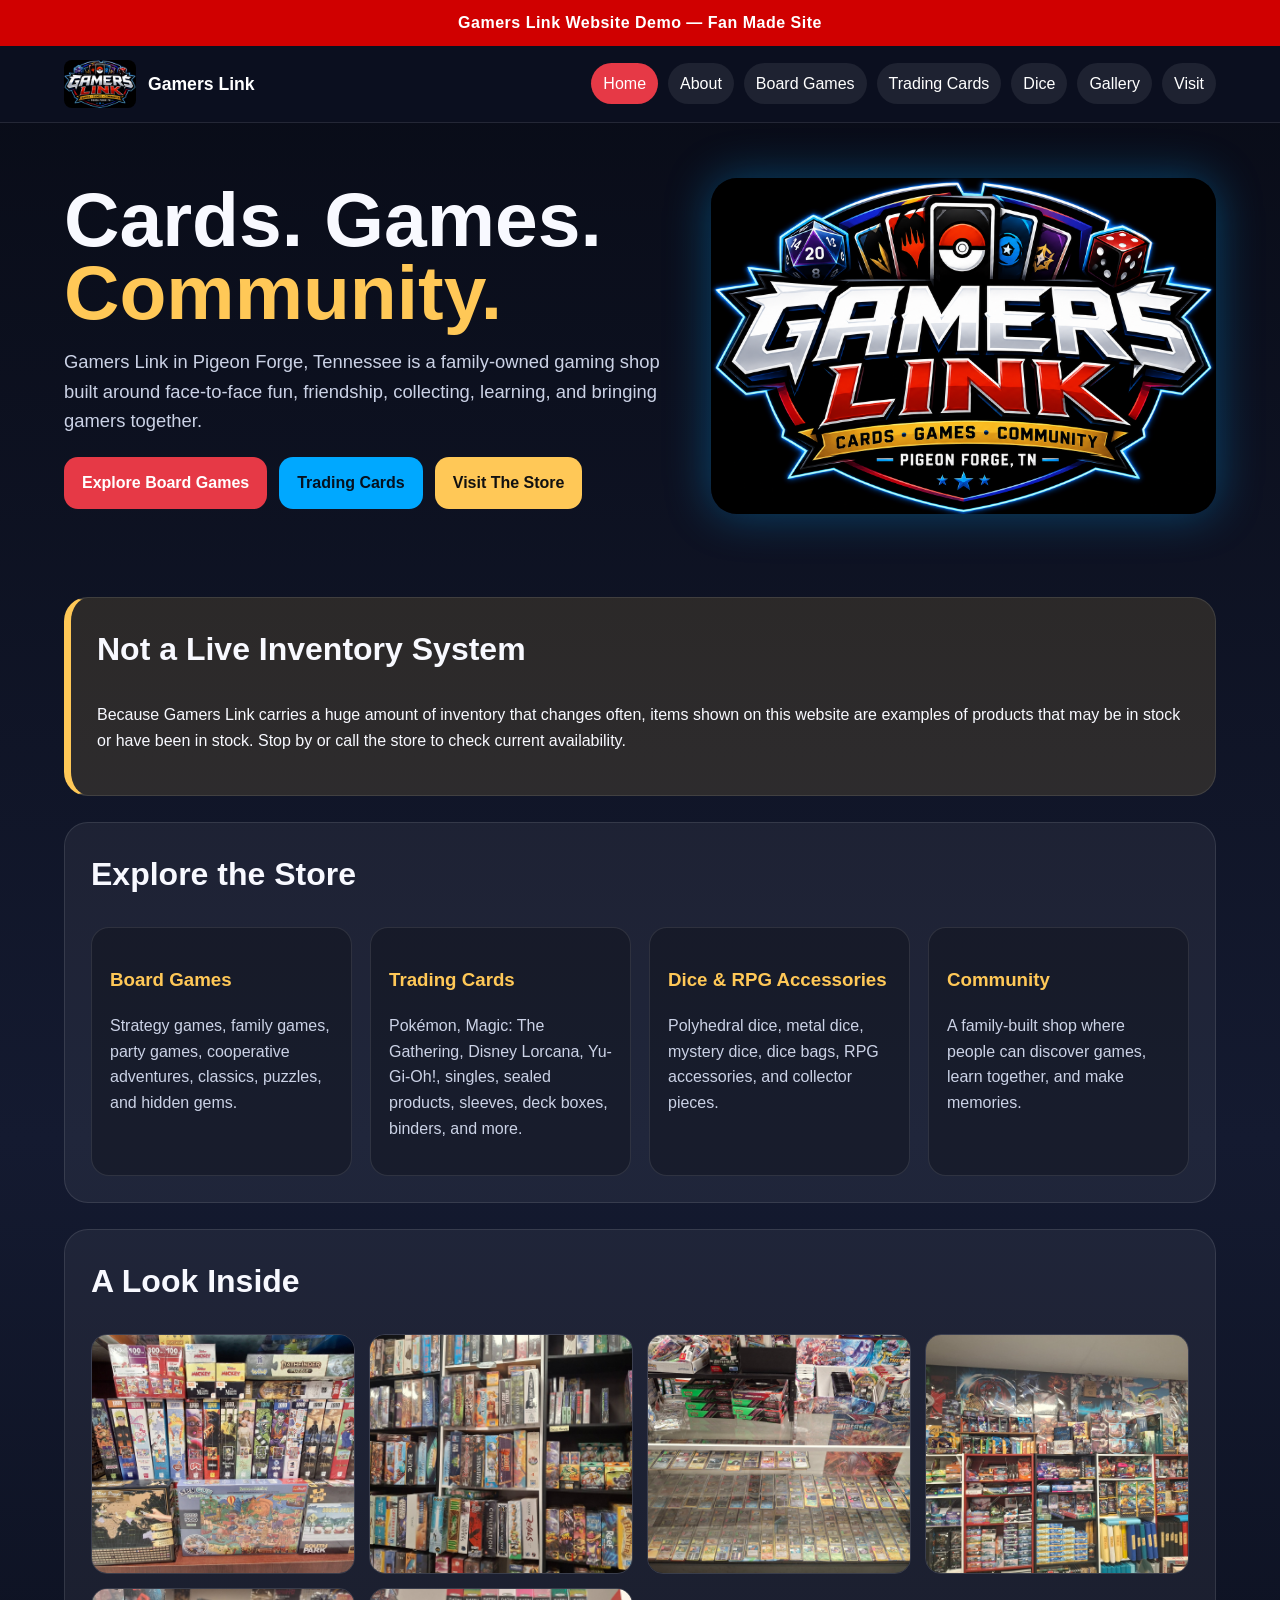
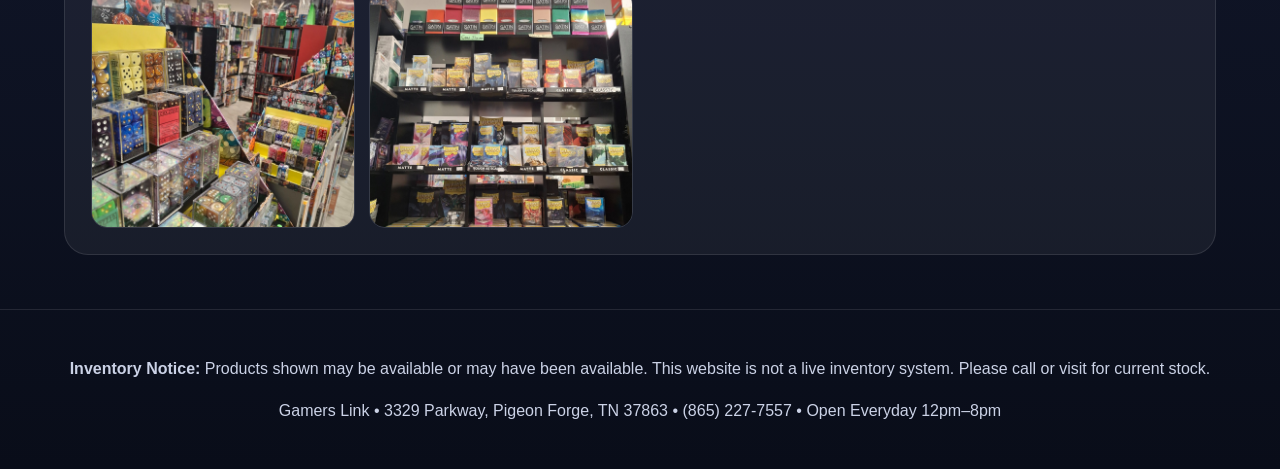
==== index.html @ b7874366 "Add files via upload" ====
<!doctype html><html lang="en"><head><meta charset="utf-8"><meta name="viewport" content="width=device-width,initial-scale=1"><title>Home | Gamers Link</title><link rel="stylesheet" href="style.css"></head><body><div class="demo-banner">Gamers Link Website Demo — Fan Made Site</div><nav class="nav"><a class="brand" href="index.html"><img src="assets/a_bold_colorful_logo_emblem_on_a_dark_black_backg.png" alt="Gamers Link logo"><span>Gamers Link</span></a><div class="links"><a class=active href="index.html">Home</a><a  href="about.html">About</a><a  href="board-games.html">Board Games</a><a  href="cards.html">Trading Cards</a><a  href="dice.html">Dice</a><a  href="gallery.html">Gallery</a><a  href="visit.html">Visit</a></div></nav><section class="hero"><div><h1>Cards. Games. <span>Community.</span></h1><p>Gamers Link in Pigeon Forge, Tennessee is a family-owned gaming shop built around face-to-face fun, friendship, collecting, learning, and bringing gamers together.</p><div class="btns"><a class="btn" href="board-games.html">Explore Board Games</a><a class="btn alt" href="cards.html">Trading Cards</a><a class="btn gold" href="visit.html">Visit The Store</a></div></div><img class="click-img" src="assets/a_bold_colorful_logo_emblem_on_a_dark_black_backg.png" alt="Gamers Link logo"></section><main class="wrap"><section class="section notice"><h2>Not a Live Inventory System</h2><p>Because Gamers Link carries a huge amount of inventory that changes often, items shown on this website are examples of products that may be in stock or have been in stock. Stop by or call the store to check current availability.</p></section><section class="section"><h2>Explore the Store</h2><div class="grid"><div class="card"><h3>Board Games</h3><p>Strategy games, family games, party games, cooperative adventures, classics, puzzles, and hidden gems.</p></div><div class="card"><h3>Trading Cards</h3><p>Pokémon, Magic: The Gathering, Disney Lorcana, Yu-Gi-Oh!, singles, sealed products, sleeves, deck boxes, binders, and more.</p></div><div class="card"><h3>Dice & RPG Accessories</h3><p>Polyhedral dice, metal dice, mystery dice, dice bags, RPG accessories, and collector pieces.</p></div><div class="card"><h3>Community</h3><p>A family-built shop where people can discover games, learn together, and make memories.</p></div></div></section><section class="section"><h2>A Look Inside</h2><div class="photo-grid"><img src="assets/45b10c655f9fb4f5febb61f43d8b6c0e.jpg" alt="Board game shelves"><img src="assets/64c5c92e1ab16694bd026af90d6752b2.jpg" alt="Board game wall"><img src="assets/b6d804d8d8499479f885633ee74282fa.jpg" alt="Trading card display"><img src="assets/b7360a0d9f41ab7b0a63bd63399297ad.jpg" alt="Magic The Gathering wall"><img src="assets/7352eda59b627d1e525551330953a6eb.jpg" alt="Dice display"><img src="assets/ea1a7ef214d469cd28f980f023d549a6.jpg" alt="Card accessories"></div></section></main><footer class="footer"><p><strong>Inventory Notice:</strong> Products shown may be available or may have been available. This website is not a live inventory system. Please call or visit for current stock.</p><p>Gamers Link • 3329 Parkway, Pigeon Forge, TN 37863 • (865) 227-7557 • Open Everyday 12pm–8pm</p></footer><script src="script.js"></script></body></html>
---- style.css ----
:root{--red:#e63946;--blue:#00a8ff;--dark:#0c1020;--panel:#151a2e;--gold:#ffc857;--text:#f8f9ff;--muted:#cbd2e6;--white:#fff;--green:#39d98a}*{box-sizing:border-box}html{scroll-behavior:smooth}body{margin:0;font-family:Arial,Helvetica,sans-serif;background:linear-gradient(180deg,#080b16,#141a30 55%,#090d19);color:var(--text);line-height:1.6}.demo-banner{background:#d00000;color:white;text-align:center;font-weight:900;padding:10px 16px;letter-spacing:.5px;position:sticky;top:0;z-index:50}.nav{display:flex;align-items:center;justify-content:space-between;gap:20px;padding:14px 5vw;background:rgba(12,16,32,.94);backdrop-filter:blur(8px);position:sticky;top:42px;z-index:40;border-bottom:1px solid rgba(255,255,255,.1)}.brand{display:flex;align-items:center;gap:12px;color:white;text-decoration:none;font-weight:900;font-size:1.1rem}.brand img{width:72px;height:48px;object-fit:cover;border-radius:8px}.links{display:flex;flex-wrap:wrap;gap:10px}.links a{color:white;text-decoration:none;padding:8px 12px;border-radius:999px;background:rgba(255,255,255,.08)}.links a:hover,.links a.active{background:var(--red)}.hero{display:grid;grid-template-columns:1.1fr .9fr;gap:30px;align-items:center;padding:55px 5vw}.hero h1{font-size:clamp(2.2rem,6vw,5rem);line-height:.95;margin:0}.hero h1 span{color:var(--gold)}.hero p{font-size:1.15rem;color:var(--muted)}.hero img{width:100%;border-radius:26px;box-shadow:0 0 45px rgba(0,168,255,.35)}.btns{display:flex;flex-wrap:wrap;gap:12px;margin-top:22px}.btn,button.btn{display:inline-block;background:var(--red);color:white;text-decoration:none;font-weight:800;padding:13px 18px;border-radius:14px;border:0;cursor:pointer;font-size:1rem}.btn.alt{background:var(--blue);color:#06111f}.btn.gold{background:var(--gold);color:#111}.wrap{padding:28px 5vw}.section{background:rgba(255,255,255,.055);border:1px solid rgba(255,255,255,.1);border-radius:24px;padding:26px;margin-bottom:26px}.notice{border-left:7px solid var(--gold);background:rgba(255,200,87,.12)}.story{max-width:980px;margin:auto}.story p{white-space:pre-line}.story h2,.story h3{margin-top:26px}h2{font-size:2rem;margin-top:0}h3{color:var(--gold)}.lead{font-size:1.15rem;color:var(--muted)}.grid{display:grid;grid-template-columns:repeat(auto-fit,minmax(230px,1fr));gap:18px}.card{background:rgba(0,0,0,.24);border:1px solid rgba(255,255,255,.1);border-radius:18px;padding:18px}.card p{color:var(--muted)}.mini-card{border-top:4px solid var(--blue)}.photo-grid{display:grid;grid-template-columns:repeat(auto-fit,minmax(230px,1fr));gap:14px}.photo-grid img{width:100%;height:240px;object-fit:cover;border-radius:16px;border:1px solid rgba(255,255,255,.13);cursor:pointer;transition:.15s}.photo-grid img:hover{transform:scale(1.02);box-shadow:0 0 22px rgba(0,168,255,.35)}.taglist{columns:2;column-gap:35px;padding-left:20px}.taglist li{break-inside:avoid;margin:4px 0}.pill-list{display:flex;flex-wrap:wrap;gap:10px}.pill{background:rgba(255,255,255,.1);border:1px solid rgba(255,255,255,.12);border-radius:999px;padding:8px 12px}.contact{display:grid;grid-template-columns:repeat(auto-fit,minmax(230px,1fr));gap:18px}.big{font-size:1.3rem;font-weight:900}.footer{text-align:center;color:var(--muted);padding:30px 5vw;border-top:1px solid rgba(255,255,255,.1)}.search{width:100%;padding:14px;border-radius:14px;border:1px solid rgba(255,255,255,.25);background:#fff;color:#111;font-size:1rem;margin-bottom:16px}.game-output{margin-top:14px;background:rgba(0,0,0,.26);border:1px solid rgba(255,255,255,.12);border-radius:16px;padding:16px;font-weight:800}.mini-game-area{display:grid;grid-template-columns:repeat(auto-fit,minmax(240px,1fr));gap:18px}.select,input[type=text]{width:100%;padding:12px;border-radius:12px;border:1px solid rgba(255,255,255,.22);font-size:1rem}.dice-roll{font-size:3rem;font-weight:900;color:var(--gold);text-align:center;margin:15px 0}.lightbox{position:fixed;inset:0;background:rgba(0,0,0,.88);display:none;align-items:center;justify-content:center;z-index:99;padding:22px}.lightbox.open{display:flex}.lightbox img{max-width:96vw;max-height:88vh;border-radius:16px;box-shadow:0 0 40px rgba(0,0,0,.8)}.lightbox button{position:fixed;top:18px;right:22px;border:0;border-radius:999px;background:white;color:#111;font-size:28px;width:48px;height:48px;cursor:pointer}.callout{border-left:5px solid var(--green);background:rgba(57,217,138,.12)}@media(max-width:800px){.hero{grid-template-columns:1fr}.nav{position:relative;top:0;display:block}.links{margin-top:10px}.taglist{columns:1}.hero img{order:-1}.brand img{width:58px;height:40px}}
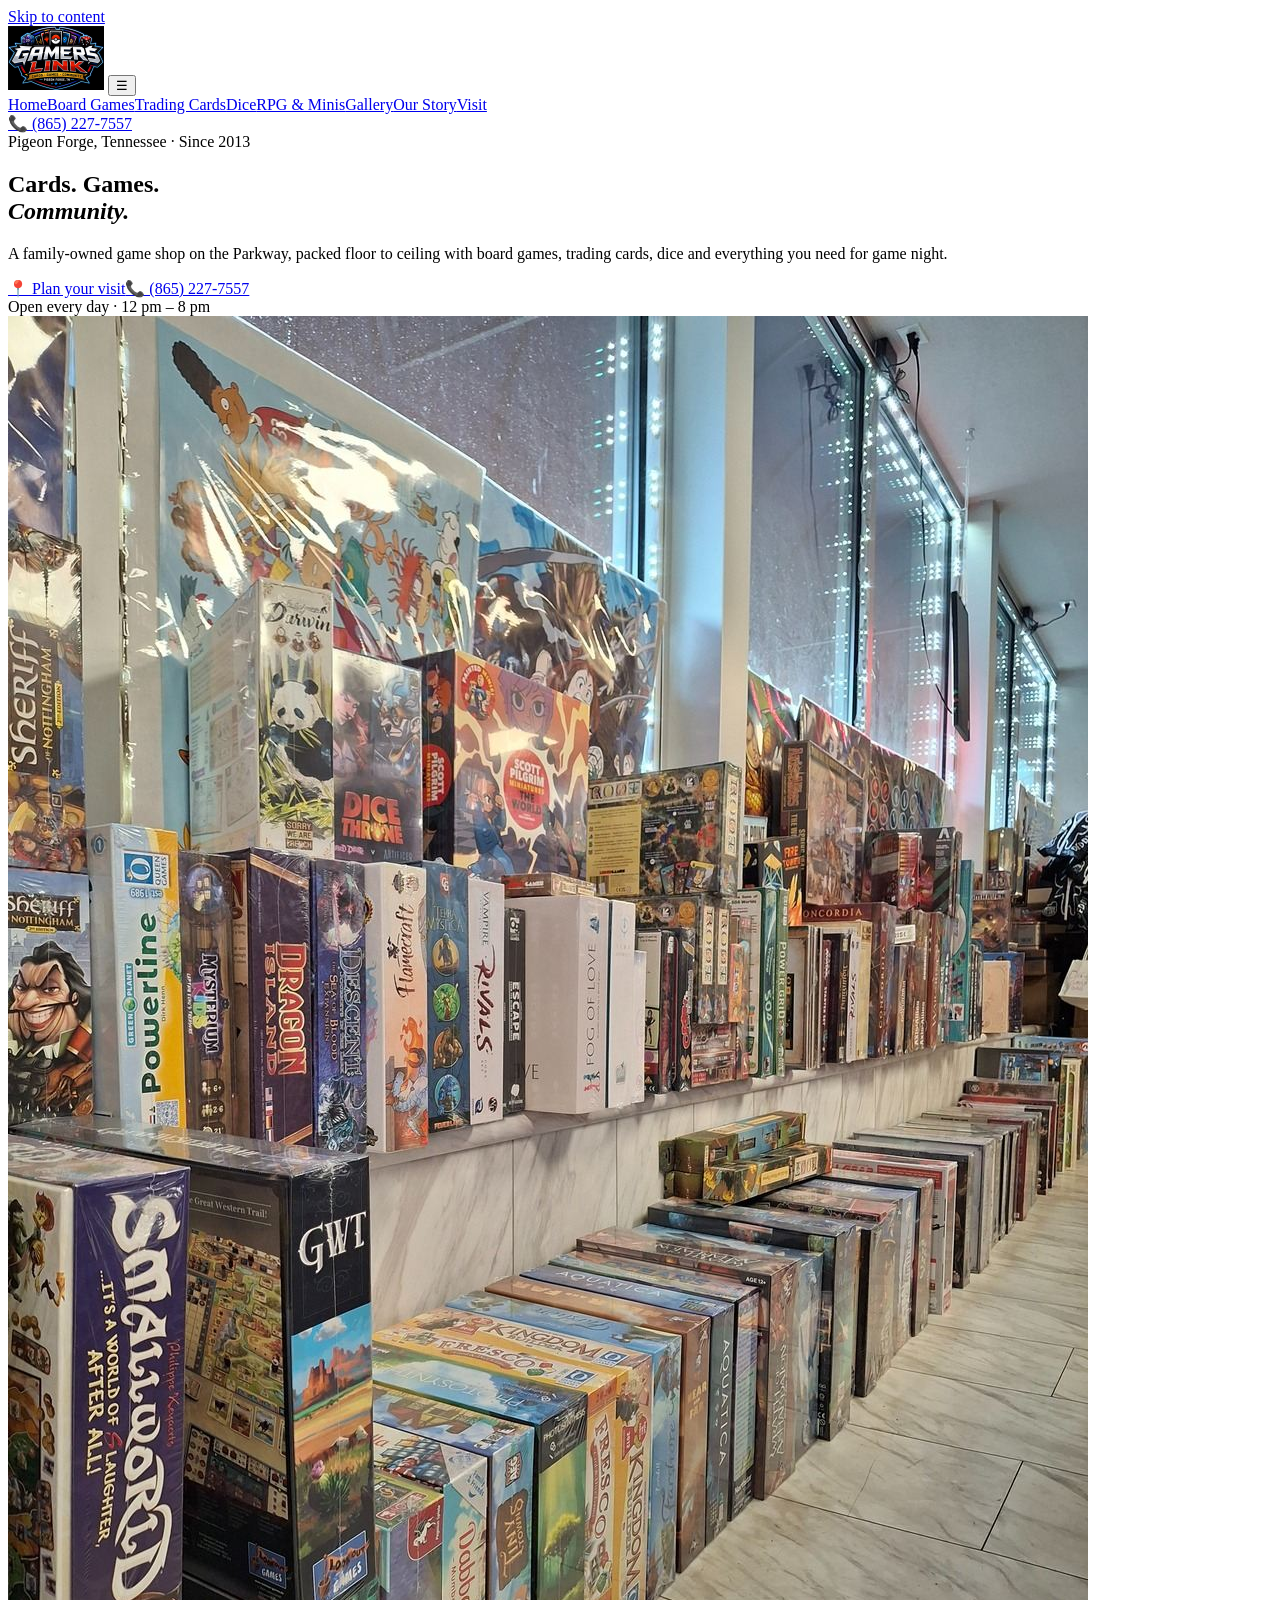
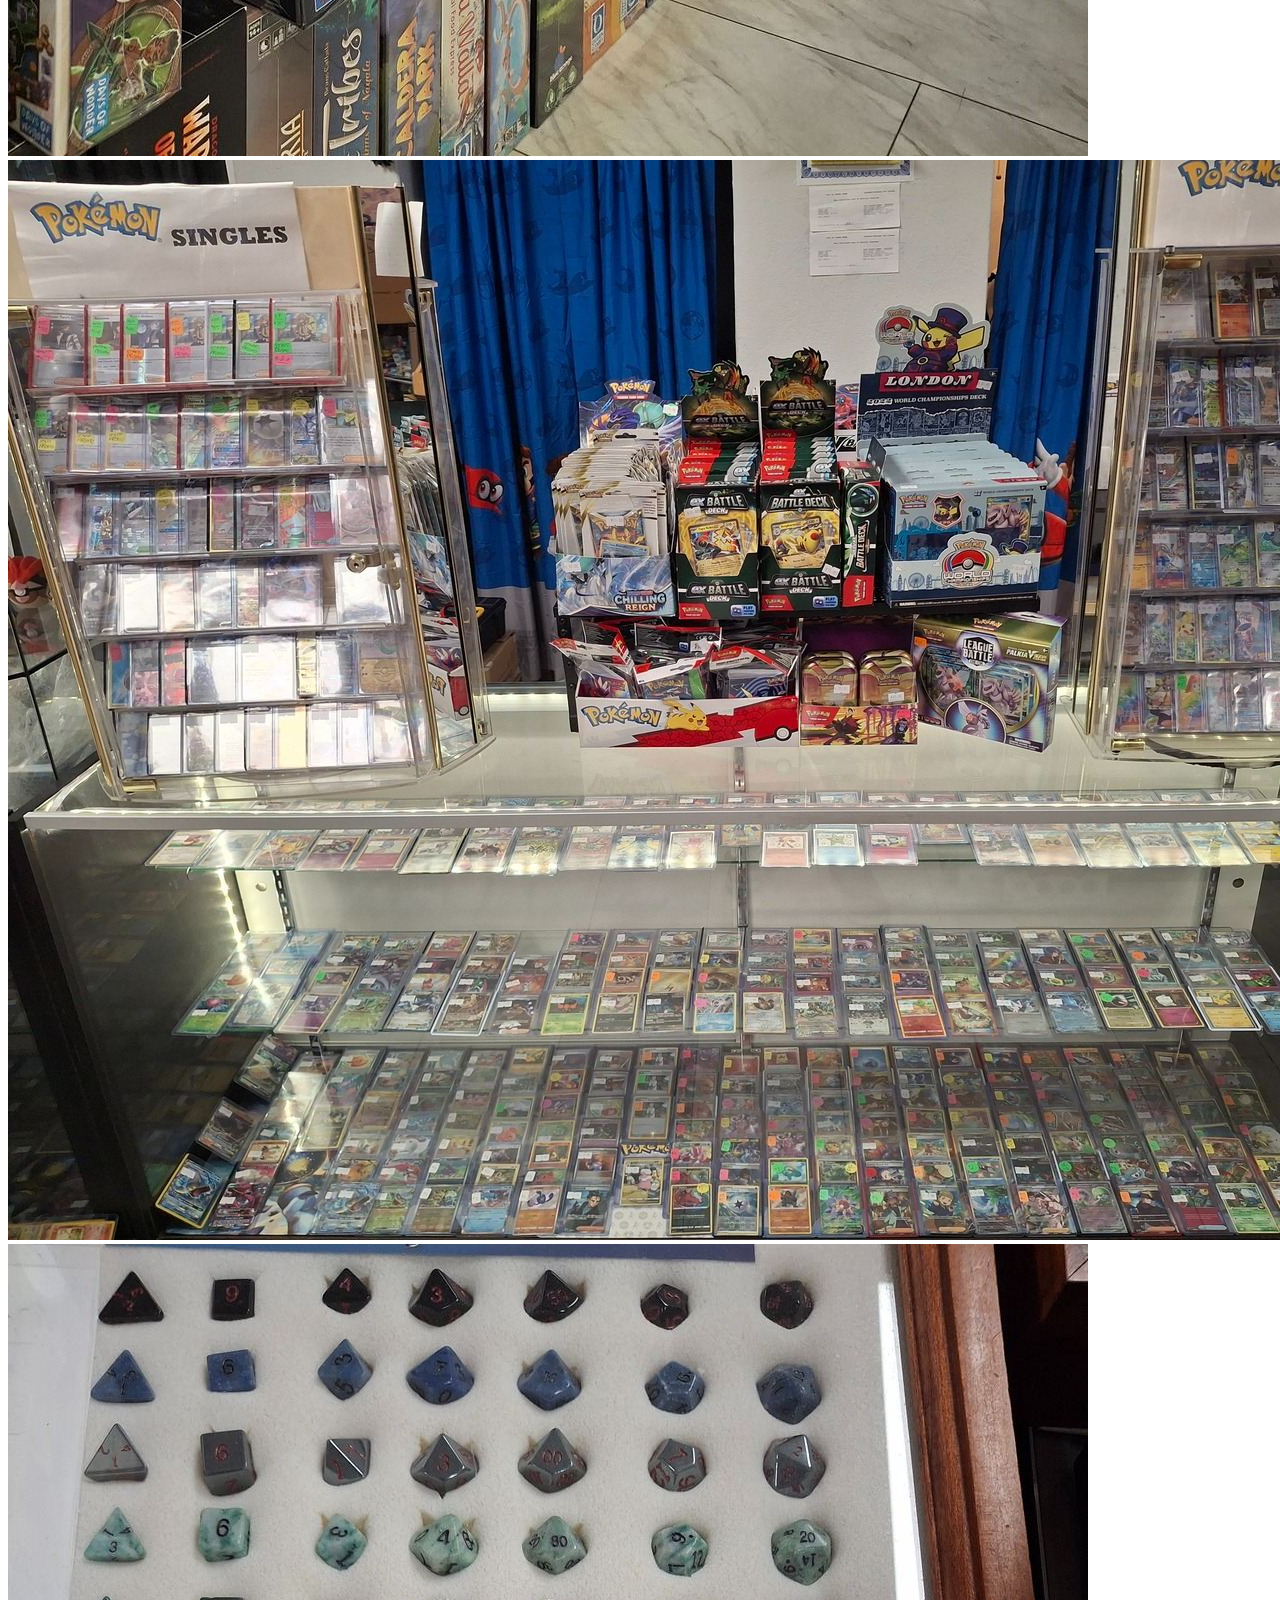
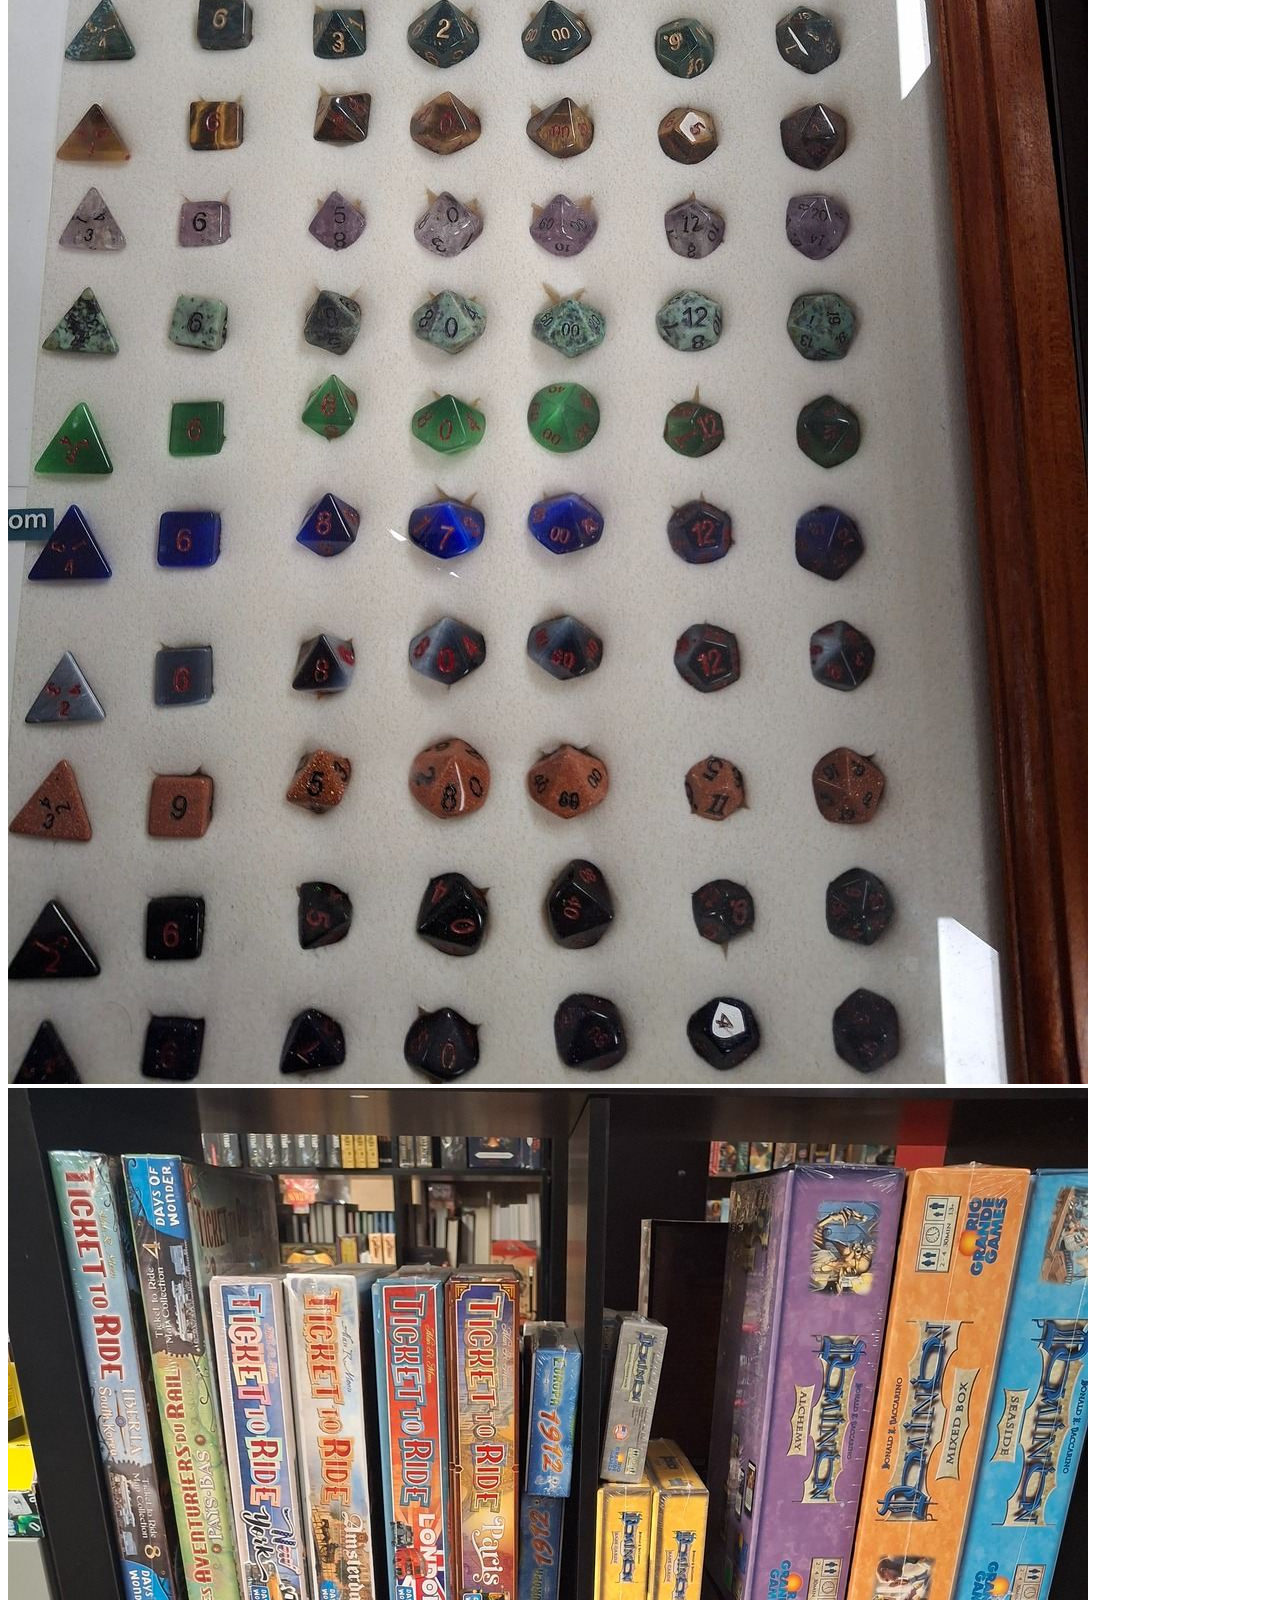
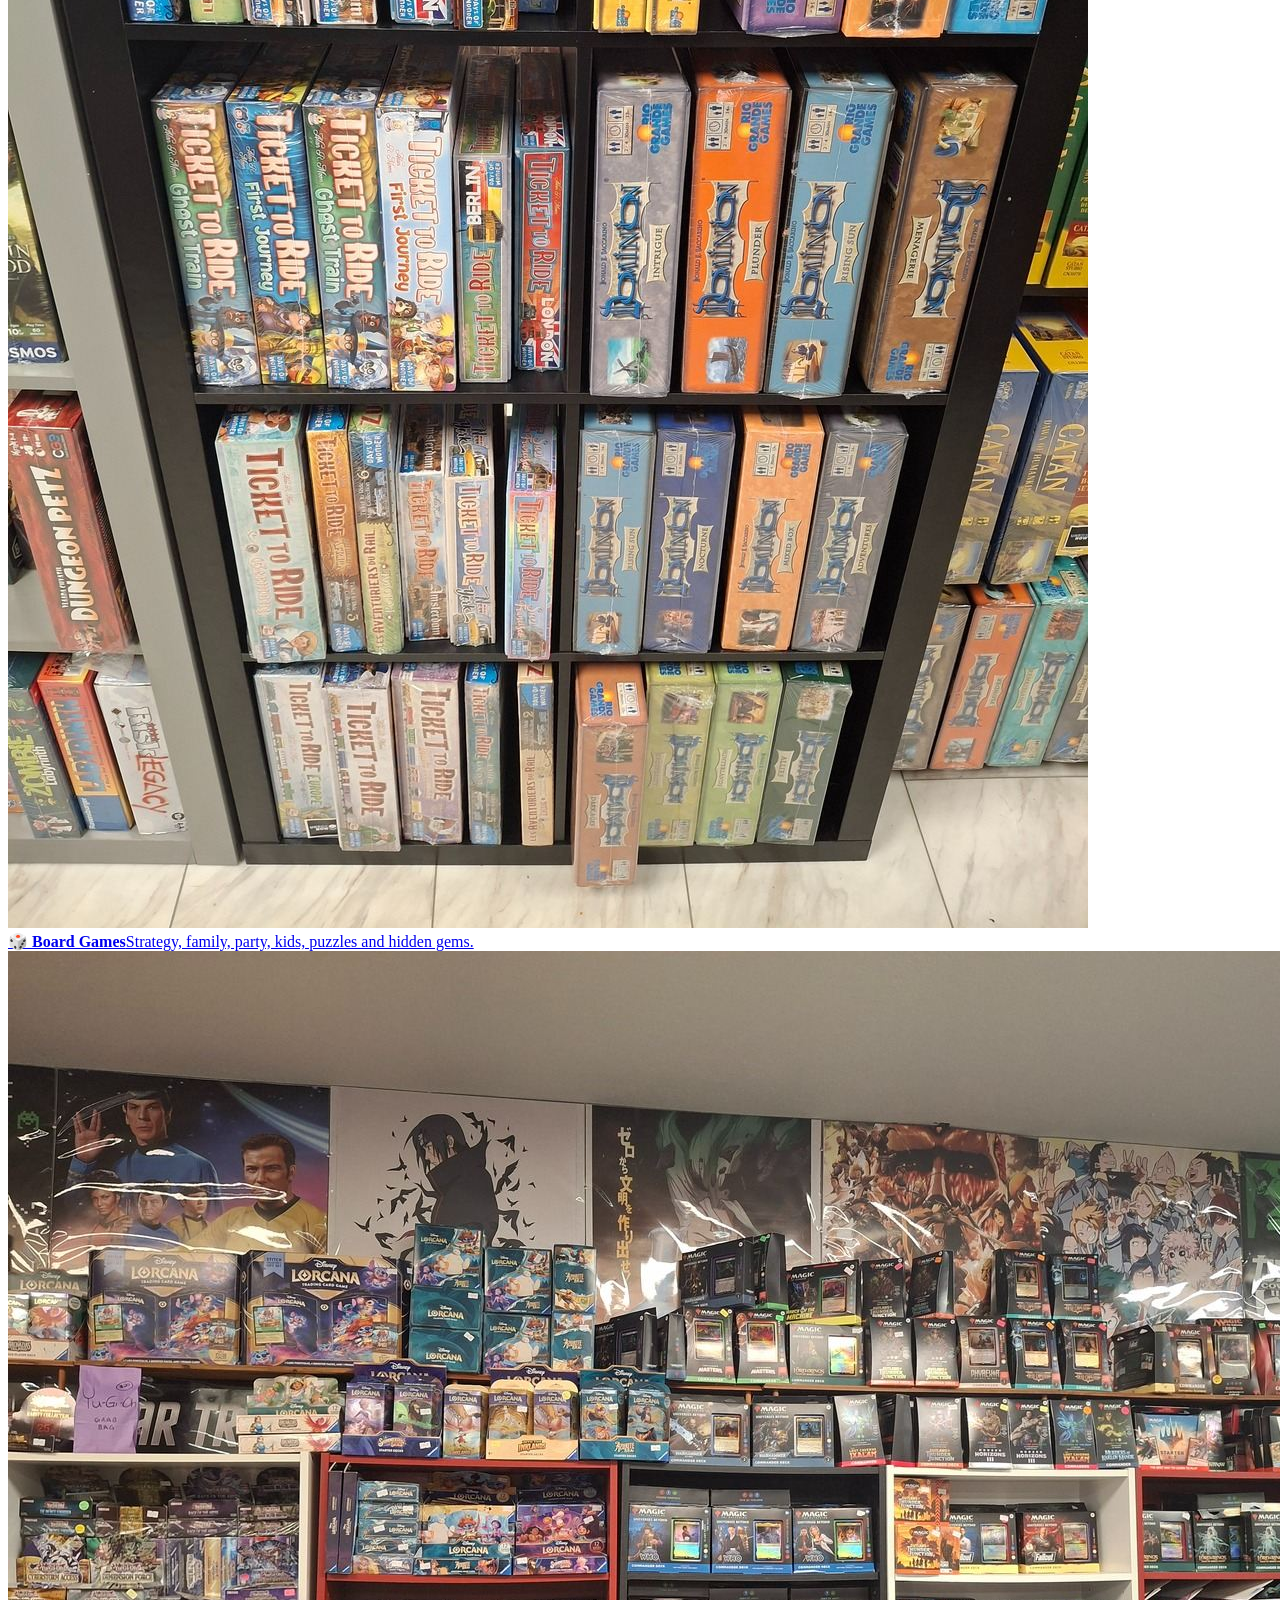
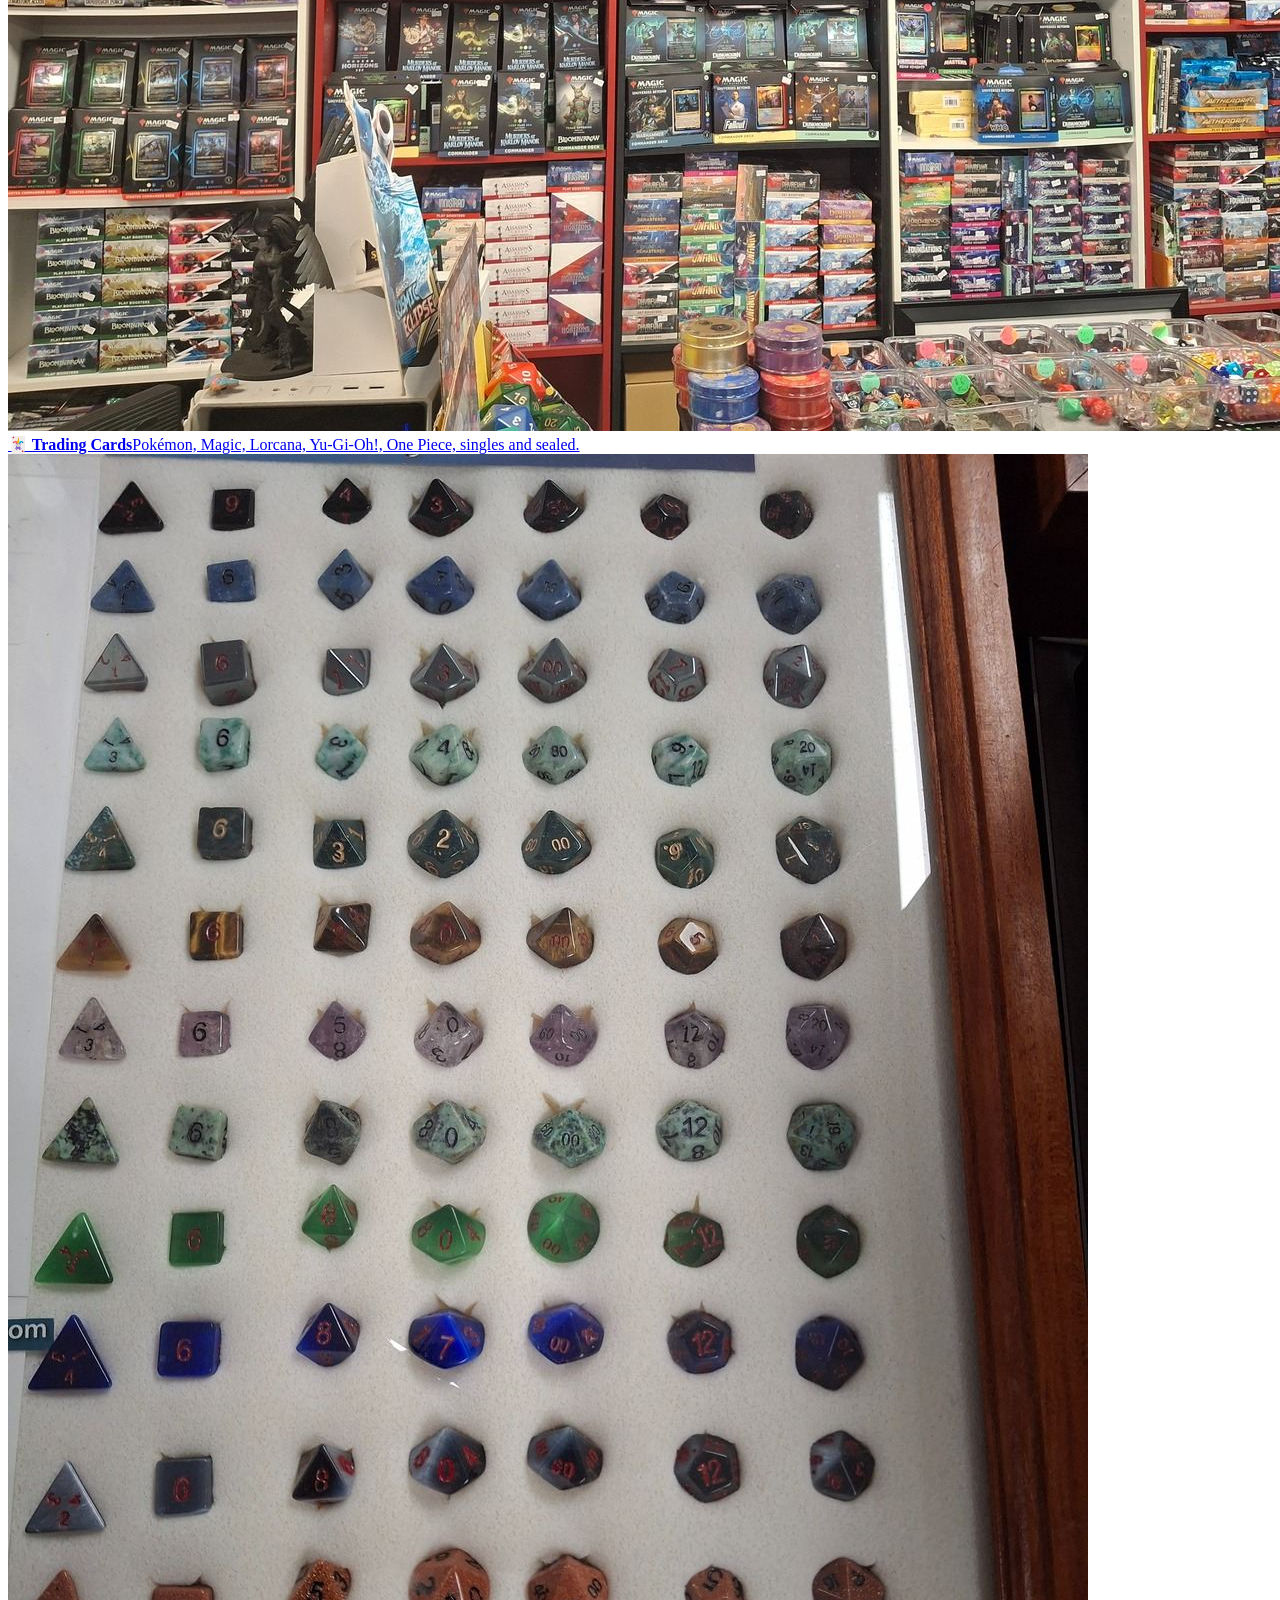
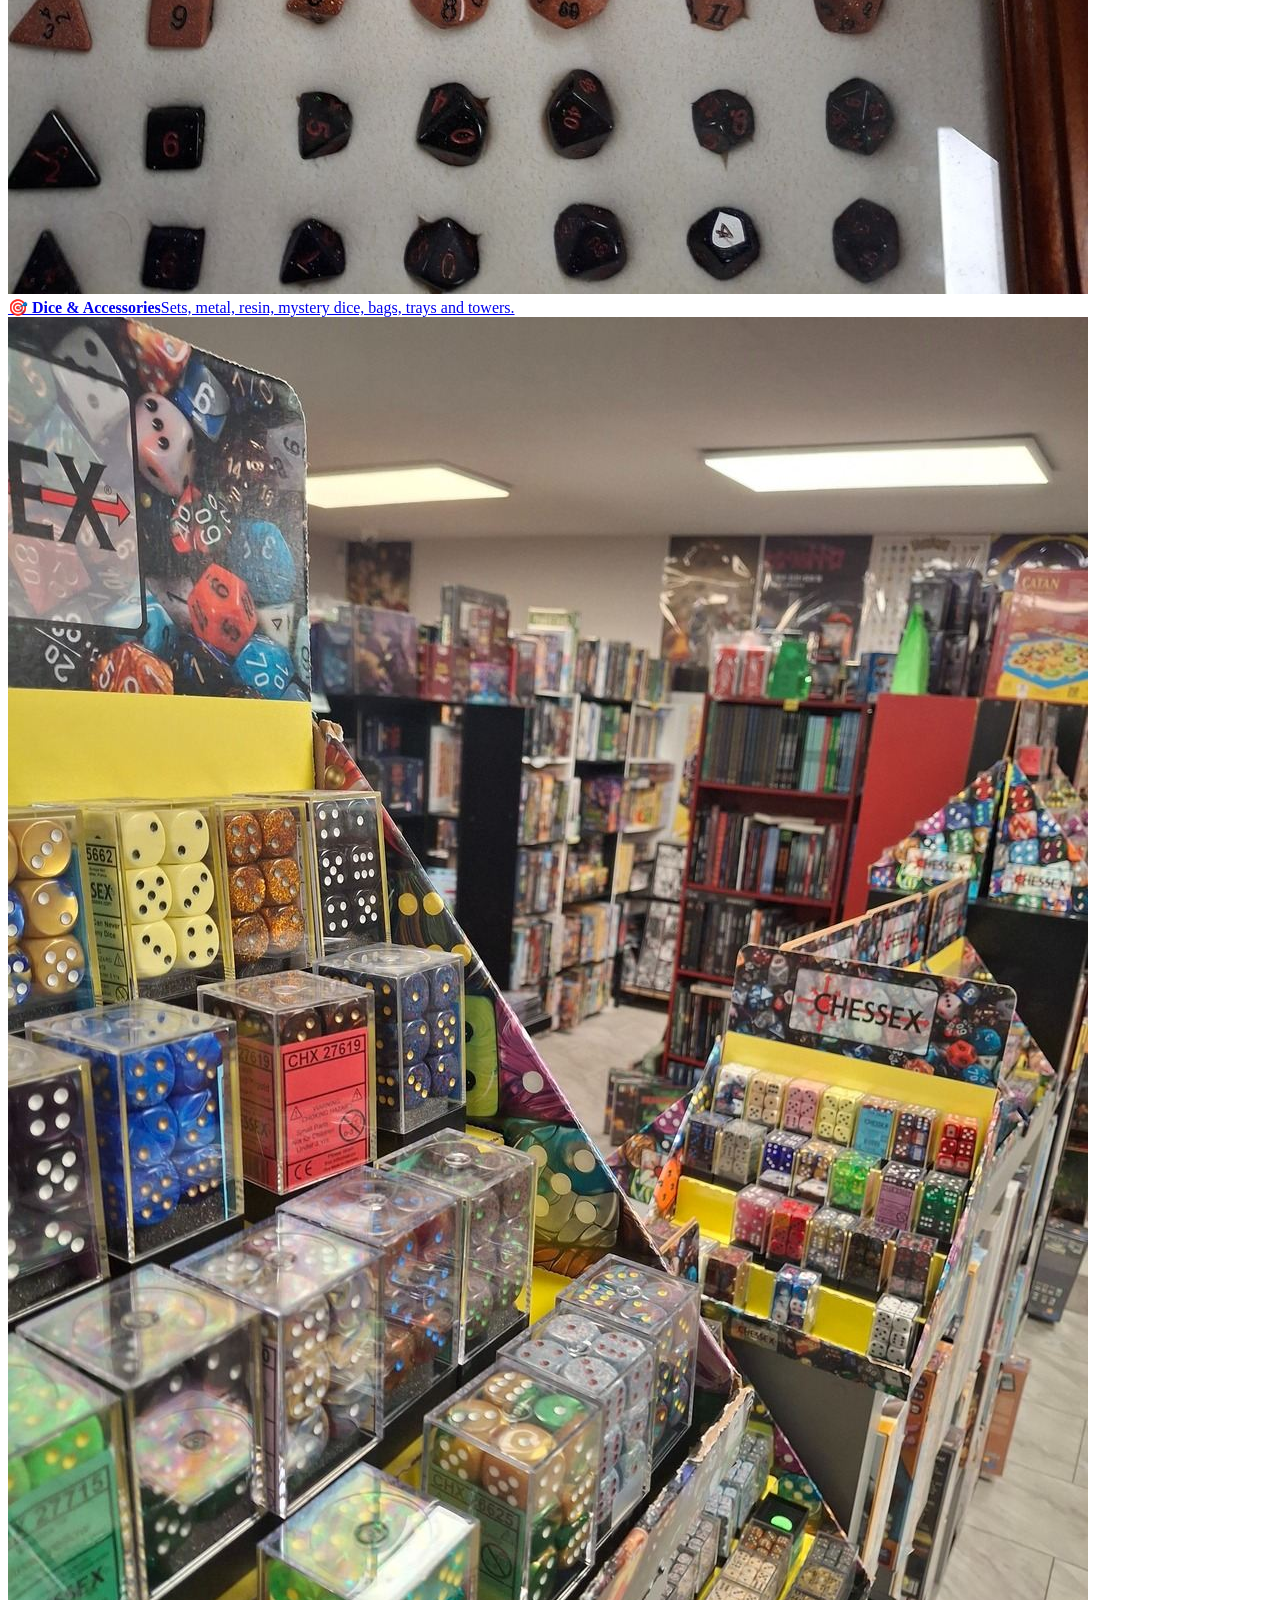
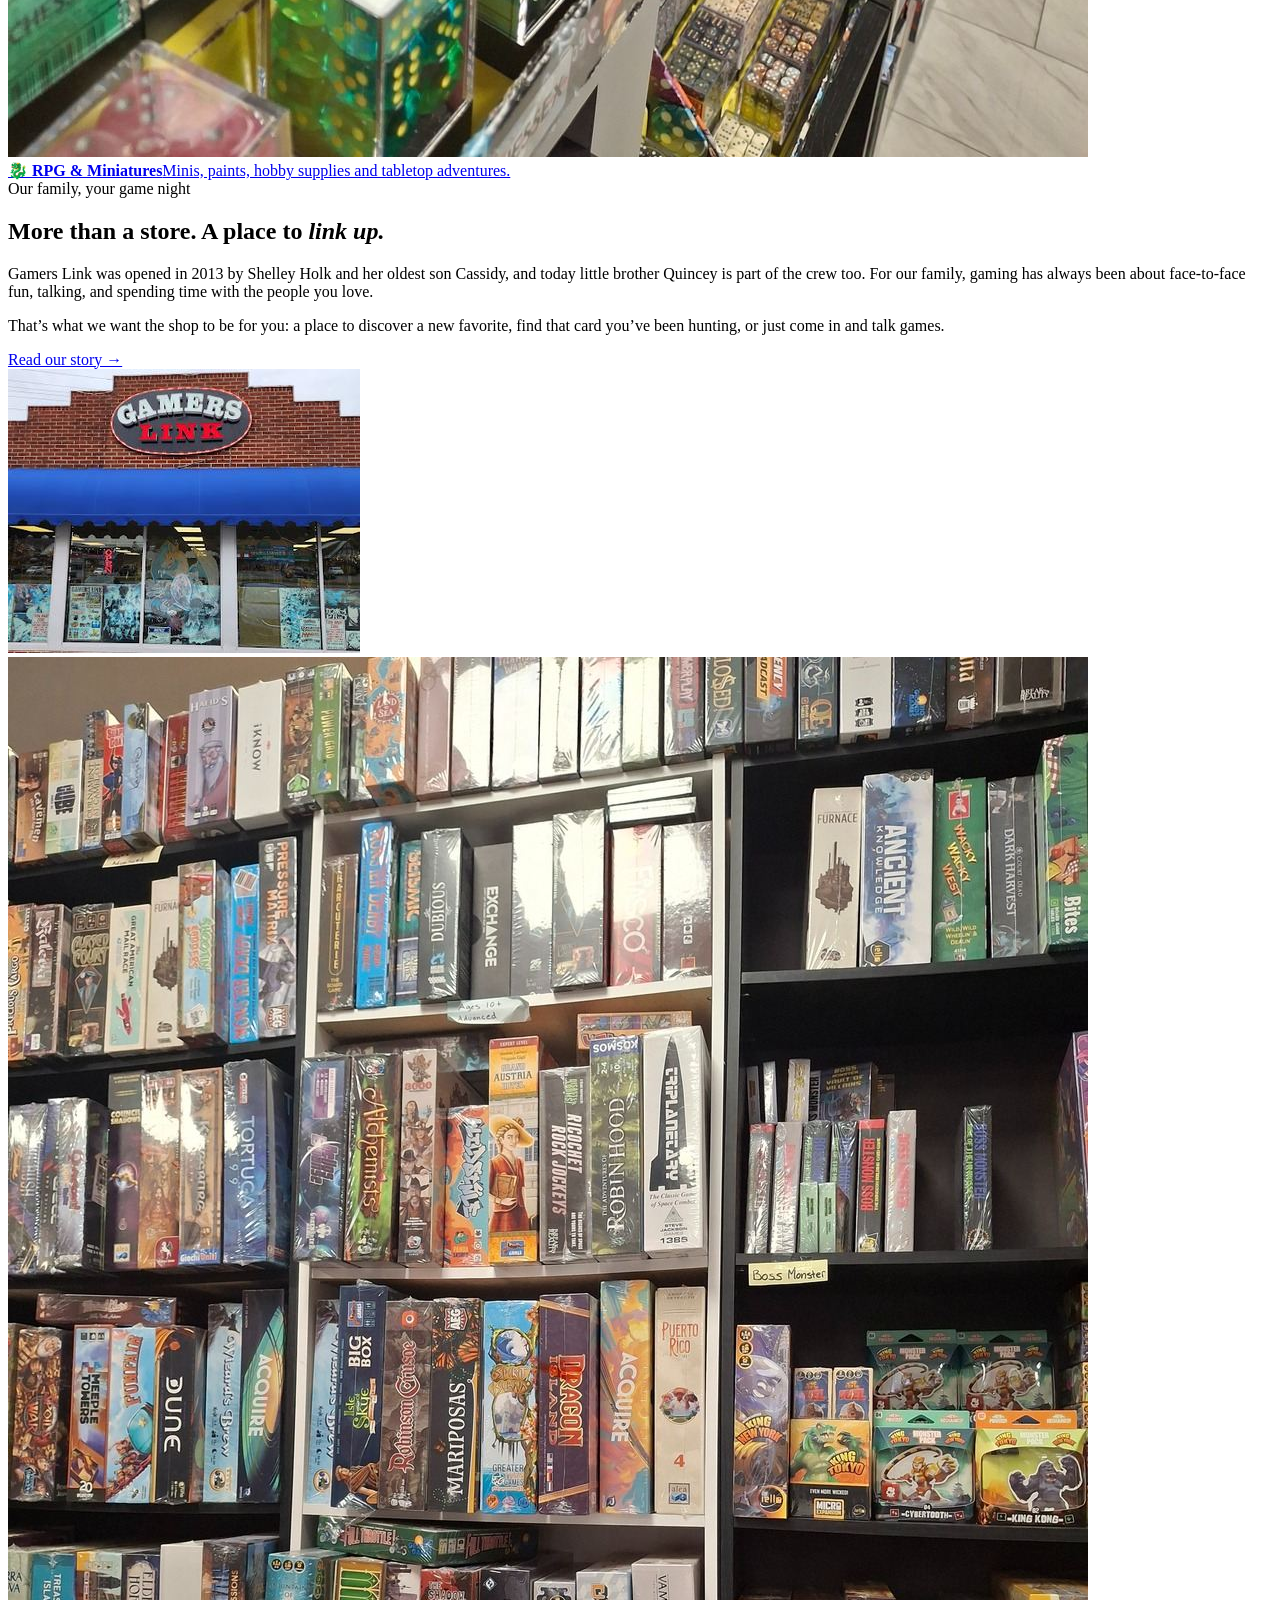
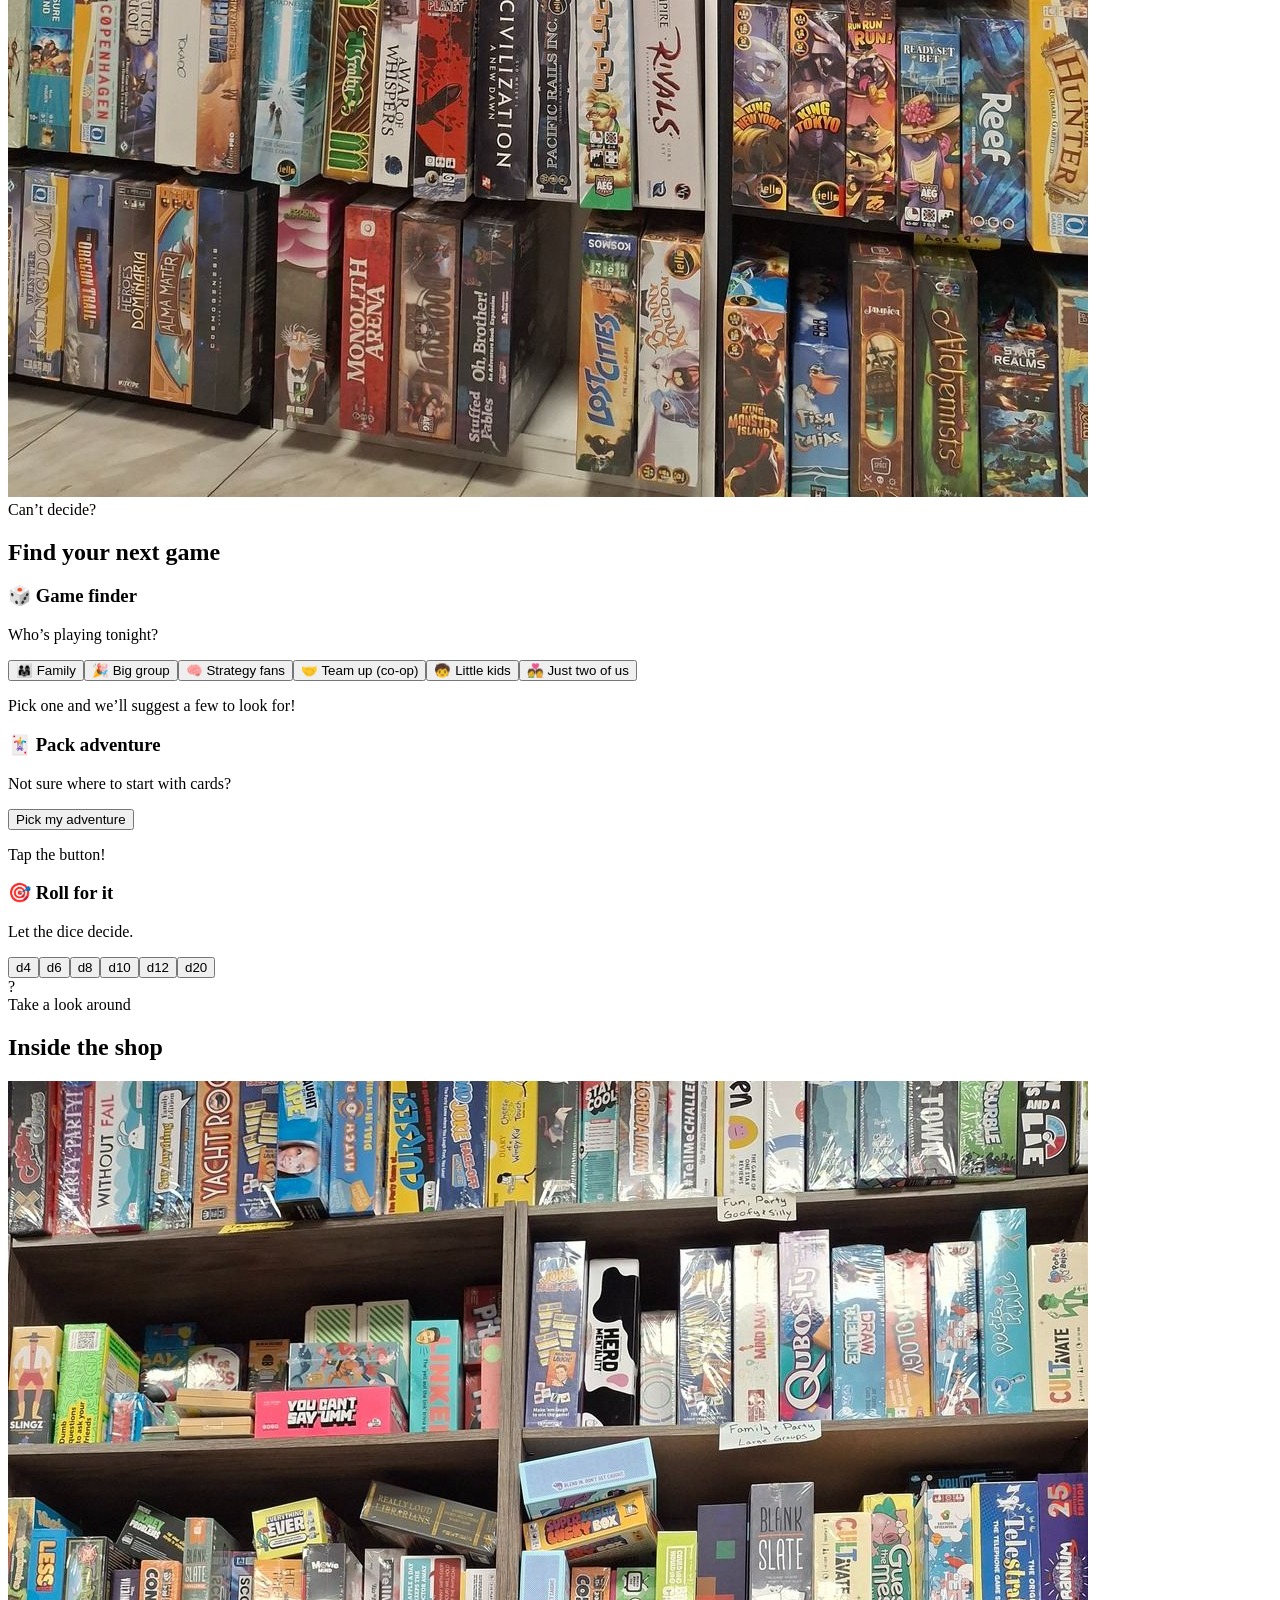
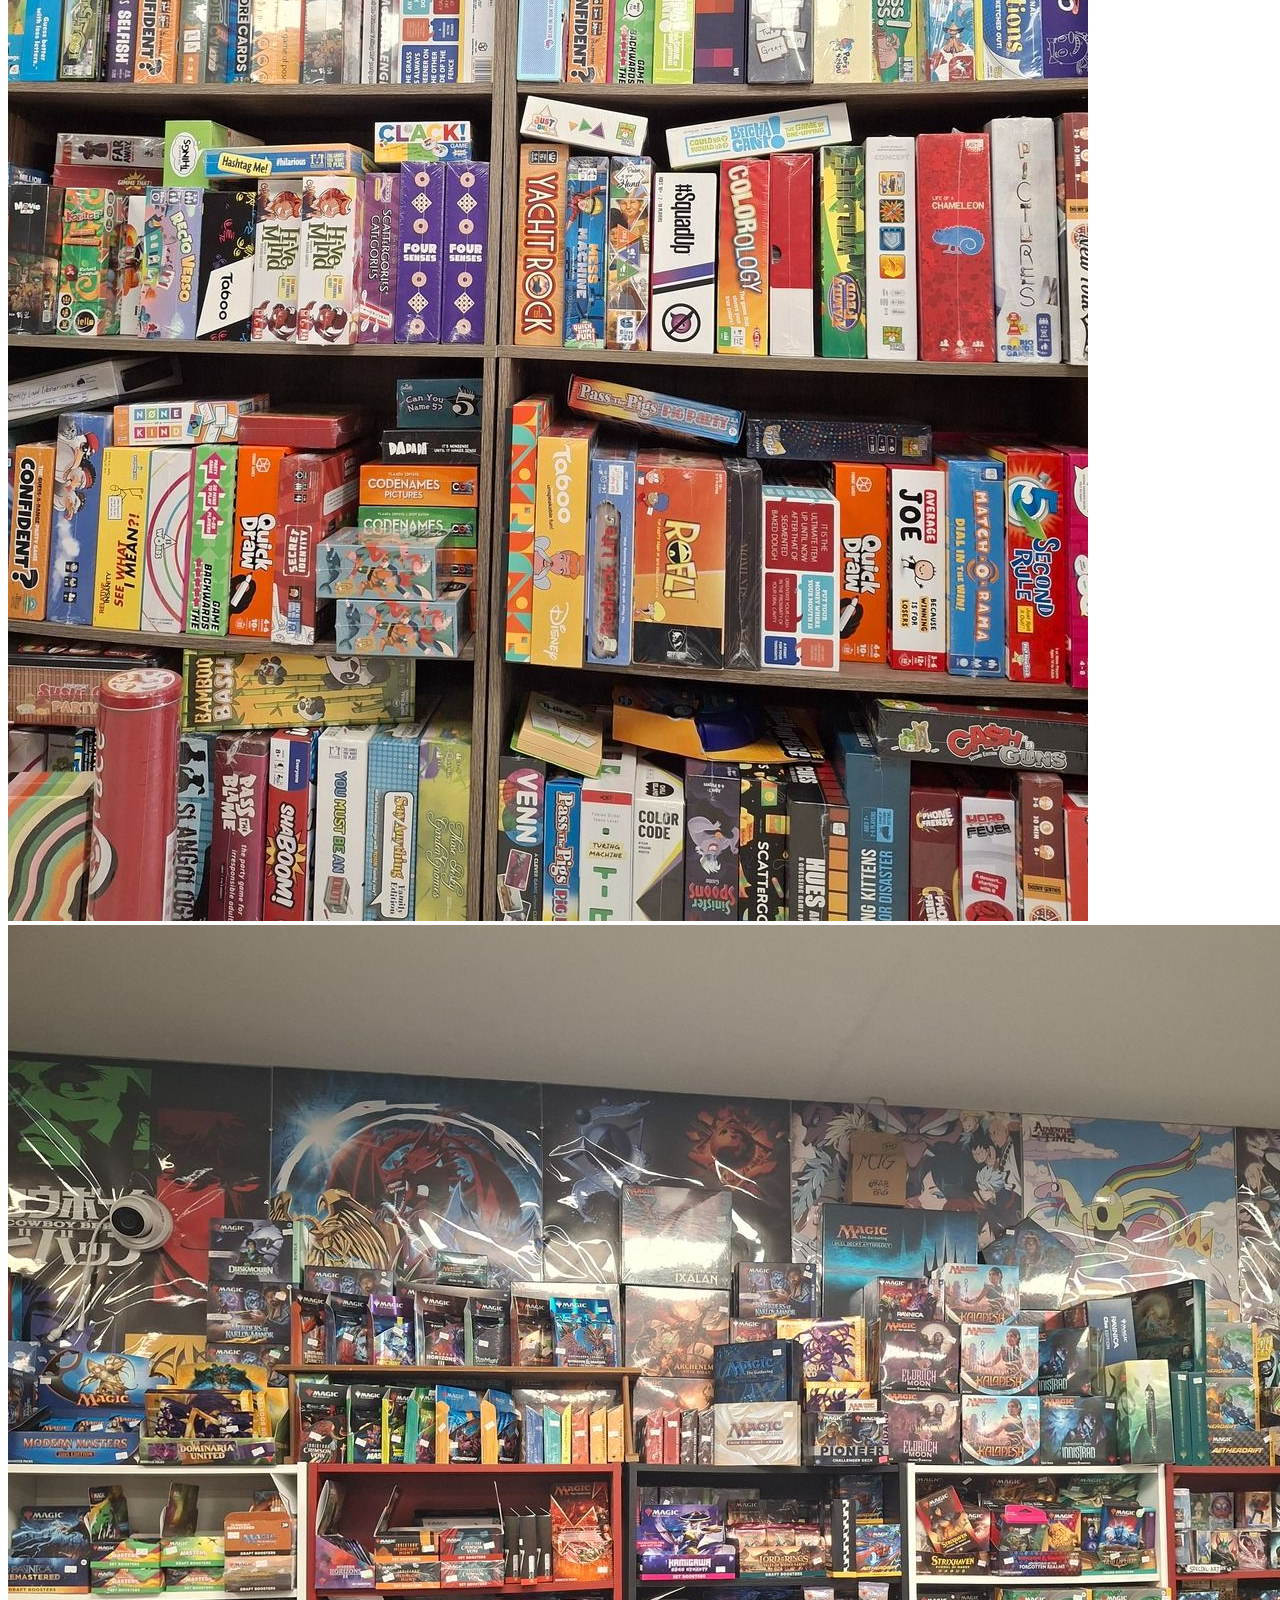
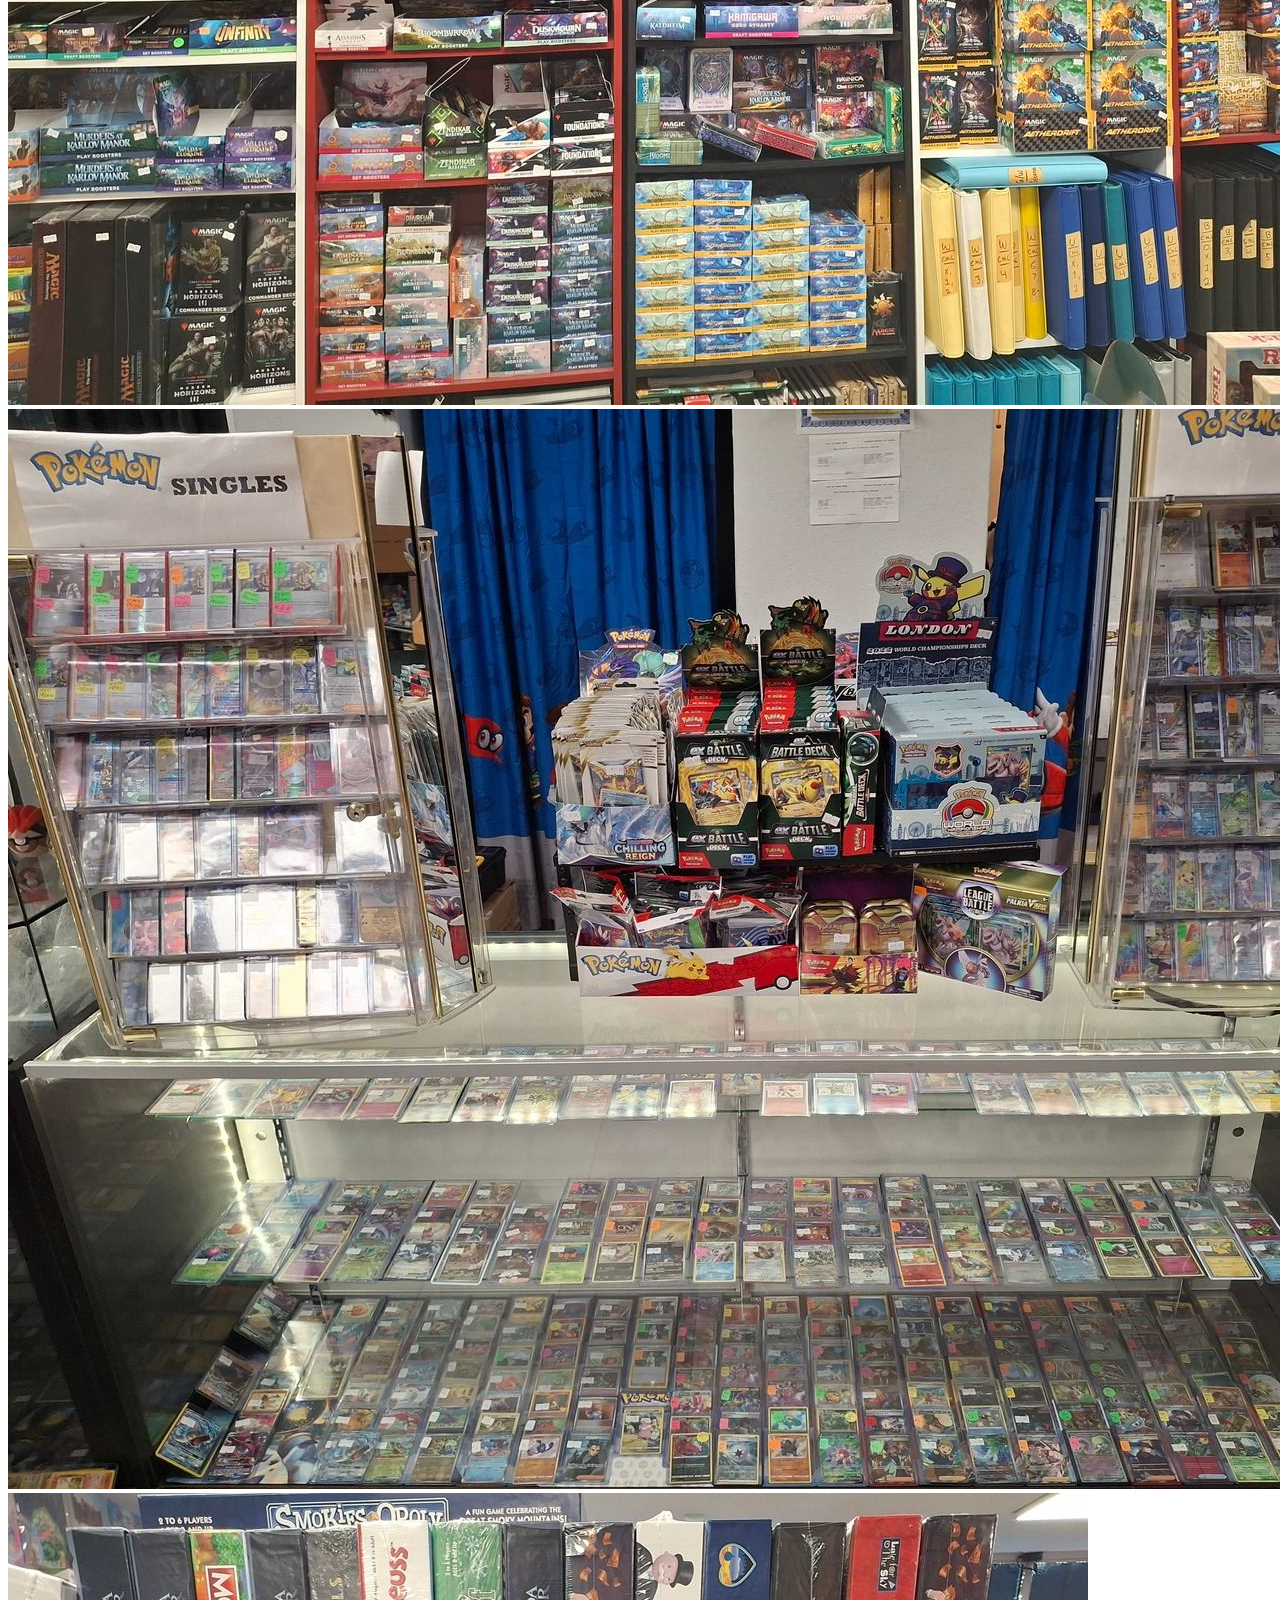
==== commit 2b0e615e: "Add files via upload" ====
--- a/index.html
+++ b/index.html
@@ -1 +1,64 @@
-<!doctype html><html lang="en"><head><meta charset="utf-8"><meta name="viewport" content="width=device-width,initial-scale=1"><title>Home | Gamers Link</title><link rel="stylesheet" href="style.css"></head><body><div class="demo-banner">Gamers Link Website Demo — Fan Made Site</div><nav class="nav"><a class="brand" href="index.html"><img src="assets/a_bold_colorful_logo_emblem_on_a_dark_black_backg.png" alt="Gamers Link logo"><span>Gamers Link</span></a><div class="links"><a class=active href="index.html">Home</a><a  href="about.html">About</a><a  href="board-games.html">Board Games</a><a  href="cards.html">Trading Cards</a><a  href="dice.html">Dice</a><a  href="gallery.html">Gallery</a><a  href="visit.html">Visit</a></div></nav><section class="hero"><div><h1>Cards. Games. <span>Community.</span></h1><p>Gamers Link in Pigeon Forge, Tennessee is a family-owned gaming shop built around face-to-face fun, friendship, collecting, learning, and bringing gamers together.</p><div class="btns"><a class="btn" href="board-games.html">Explore Board Games</a><a class="btn alt" href="cards.html">Trading Cards</a><a class="btn gold" href="visit.html">Visit The Store</a></div></div><img class="click-img" src="assets/a_bold_colorful_logo_emblem_on_a_dark_black_backg.png" alt="Gamers Link logo"></section><main class="wrap"><section class="section notice"><h2>Not a Live Inventory System</h2><p>Because Gamers Link carries a huge amount of inventory that changes often, items shown on this website are examples of products that may be in stock or have been in stock. Stop by or call the store to check current availability.</p></section><section class="section"><h2>Explore the Store</h2><div class="grid"><div class="card"><h3>Board Games</h3><p>Strategy games, family games, party games, cooperative adventures, classics, puzzles, and hidden gems.</p></div><div class="card"><h3>Trading Cards</h3><p>Pokémon, Magic: The Gathering, Disney Lorcana, Yu-Gi-Oh!, singles, sealed products, sleeves, deck boxes, binders, and more.</p></div><div class="card"><h3>Dice & RPG Accessories</h3><p>Polyhedral dice, metal dice, mystery dice, dice bags, RPG accessories, and collector pieces.</p></div><div class="card"><h3>Community</h3><p>A family-built shop where people can discover games, learn together, and make memories.</p></div></div></section><section class="section"><h2>A Look Inside</h2><div class="photo-grid"><img src="assets/45b10c655f9fb4f5febb61f43d8b6c0e.jpg" alt="Board game shelves"><img src="assets/64c5c92e1ab16694bd026af90d6752b2.jpg" alt="Board game wall"><img src="assets/b6d804d8d8499479f885633ee74282fa.jpg" alt="Trading card display"><img src="assets/b7360a0d9f41ab7b0a63bd63399297ad.jpg" alt="Magic The Gathering wall"><img src="assets/7352eda59b627d1e525551330953a6eb.jpg" alt="Dice display"><img src="assets/ea1a7ef214d469cd28f980f023d549a6.jpg" alt="Card accessories"></div></section></main><footer class="footer"><p><strong>Inventory Notice:</strong> Products shown may be available or may have been available. This website is not a live inventory system. Please call or visit for current stock.</p><p>Gamers Link • 3329 Parkway, Pigeon Forge, TN 37863 • (865) 227-7557 • Open Everyday 12pm–8pm</p></footer><script src="script.js"></script></body></html>+<!doctype html>
+<html lang="en"><head>
+<meta charset="utf-8"><meta name="viewport" content="width=device-width,initial-scale=1">
+<title>Gamers Link | Board Games, Trading Cards &amp; Dice in Pigeon Forge, TN</title><meta name="description" content="Gamers Link is a family-owned game shop on the Parkway in Pigeon Forge, TN: board games, Pokémon, Magic: The Gathering, Lorcana, Yu-Gi-Oh!, dice, RPG and more. Open every day 12–8.">
+<meta name="robots" content="noindex, nofollow"><!-- preview: remove when Gamers Link approves -->
+<meta name="theme-color" content="#07080f"><link rel="icon" href="assets/img/logo.png">
+<meta property="og:title" content="Gamers Link | Board Games, Trading Cards &amp; Dice in Pigeon Forge, TN"><meta property="og:description" content="Gamers Link is a family-owned game shop on the Parkway in Pigeon Forge, TN: board games, Pokémon, Magic: The Gathering, Lorcana, Yu-Gi-Oh!, dice, RPG and more. Open every day 12–8."><meta property="og:image" content="assets/img/logo.png">
+<link rel="preconnect" href="https://fonts.googleapis.com"><link rel="preconnect" href="https://fonts.gstatic.com" crossorigin>
+<link href="https://fonts.googleapis.com/css2?family=Russo+One&family=Outfit:wght@400;500;600;700;800&display=swap" rel="stylesheet">
+<link rel="stylesheet" href="assets/site.css?v=8">
+</head><body>
+<a class="skip" href="#main">Skip to content</a>
+<header class="top"><div class="wrap top-in">
+ <a class="brand" href="index.html"><img src="assets/img/logo.png" alt="Gamers Link: Cards, Games, Community, Pigeon Forge TN" width="96" height="64"></a>
+ <button class="menu" aria-label="Menu" aria-expanded="false">☰</button>
+ <nav class="nav"><a href="index.html" aria-current="page">Home</a><a href="board-games.html">Board Games</a><a href="cards.html">Trading Cards</a><a href="dice.html">Dice</a><a href="rpg-miniatures.html">RPG & Minis</a><a href="gallery.html">Gallery</a><a href="about.html">Our Story</a><a href="visit.html">Visit</a></nav>
+ <a class="call" href="tel:+18652277557">📞 <span>(865) 227-7557</span></a>
+</div></header>
+<section class="hero"><div class="hero-bg" style="background-image:url('assets/img/store-13.jpg')"></div><div class="wrap hero-in">
+   <div class="hero-txt"><span class="kick">Pigeon Forge, Tennessee · Since 2013</span>
+    <h1>Cards. Games.<br><em>Community.</em></h1>
+    <p>A family-owned game shop on the Parkway, packed floor to ceiling with board games, trading cards, dice and everything you need for game night.</p>
+    <div class="btns"><a class="btn red" href="visit.html">📍 Plan your visit</a><a class="btn ghost" href="tel:+18652277557">📞 (865) 227-7557</a></div>
+    <div class="open" data-open><i></i> <span>Open every day · 12 pm – 8 pm</span></div></div>
+   <div class="hero-pics"><img src="assets/img/store-06.jpg" alt="Aisle of board games at Gamers Link" class="zoom"><img src="assets/img/store-09.jpg" alt="Pokémon cards in the case" class="zoom"><img src="assets/img/store-16.jpg" alt="Dice wall" class="zoom"></div>
+  </div></section>
+<main id="main"><section class="sec"><div class="wrap">
+   <div class="tiles">
+    <a class="tile" href="board-games.html"><img src="assets/img/store-14.jpg" alt="" loading="lazy"><div><b>🎲 Board Games</b><span>Strategy, family, party, kids, puzzles and hidden gems.</span></div></a>
+    <a class="tile" href="cards.html"><img src="assets/img/store-20.jpg" alt="" loading="lazy"><div><b>🃏 Trading Cards</b><span>Pokémon, Magic, Lorcana, Yu-Gi-Oh!, One Piece, singles and sealed.</span></div></a>
+    <a class="tile" href="dice.html"><img src="assets/img/store-16.jpg" alt="" loading="lazy"><div><b>🎯 Dice & Accessories</b><span>Sets, metal, resin, mystery dice, bags, trays and towers.</span></div></a>
+    <a class="tile" href="rpg-miniatures.html"><img src="assets/img/store-08.jpg" alt="" loading="lazy"><div><b>🐉 RPG & Miniatures</b><span>Minis, paints, hobby supplies and tabletop adventures.</span></div></a>
+   </div></div></section>
+  <section class="sec band"><div class="wrap split">
+   <div><span class="kick">Our family, your game night</span><h2>More than a store. A place to <em>link up.</em></h2>
+    <p>Gamers Link was opened in 2013 by Shelley Holk and her oldest son Cassidy, and today little brother Quincey is part of the crew too. For our family, gaming has always been about face-to-face fun, talking, and spending time with the people you love.</p>
+    <p>That’s what we want the shop to be for you: a place to discover a new favorite, find that card you’ve been hunting, or just come in and talk games.</p>
+    <a class="btn ghost" href="about.html">Read our story →</a></div>
+   <div class="stack"><img src="assets/about-original/about-3.jpg" alt="The Gamers Link storefront on the Parkway" class="zoom"><img src="assets/img/store-05.jpg" alt="Board game shelves" class="zoom"></div>
+  </div></section>
+  <section class="sec"><div class="wrap">
+   <div class="sec-head"><span class="kick">Can’t decide?</span><h2>Find your next game</h2></div>
+   <div class="play">
+    <div class="card-ui"><h3>🎲 Game finder</h3><p>Who’s playing tonight?</p>
+     <div class="pick" data-finder><button data-v="family">👨‍👩‍👧 Family</button><button data-v="party">🎉 Big group</button><button data-v="strategy">🧠 Strategy fans</button><button data-v="coop">🤝 Team up (co-op)</button><button data-v="kids">🧒 Little kids</button><button data-v="two">💑 Just two of us</button></div>
+     <p class="out" data-finder-out>Pick one and we’ll suggest a few to look for!</p></div>
+    <div class="card-ui"><h3>🃏 Pack adventure</h3><p>Not sure where to start with cards?</p><button class="btn red" data-pack>Pick my adventure</button><p class="out" data-pack-out>Tap the button!</p></div>
+    <div class="card-ui"><h3>🎯 Roll for it</h3><p>Let the dice decide.</p><div class="dice-row"><button data-die="4">d4</button><button data-die="6">d6</button><button data-die="8">d8</button><button data-die="10">d10</button><button data-die="12">d12</button><button data-die="20">d20</button></div><div class="die-face" data-die-out>?</div></div>
+   </div></div></section>
+  <section class="sec"><div class="wrap"><div class="sec-head"><span class="kick">Take a look around</span><h2>Inside the shop</h2></div><div class="photos mosaic"><img src="assets/img/store-01.jpg" alt="Inside Gamers Link" loading="lazy" class="zoom"><img src="assets/img/store-13.jpg" alt="Inside Gamers Link" loading="lazy" class="zoom"><img src="assets/img/store-09.jpg" alt="Inside Gamers Link" loading="lazy" class="zoom"><img src="assets/img/store-15.jpg" alt="Inside Gamers Link" loading="lazy" class="zoom"><img src="assets/img/store-21.jpg" alt="Inside Gamers Link" loading="lazy" class="zoom"><img src="assets/img/store-02.jpg" alt="Inside Gamers Link" loading="lazy" class="zoom"><img src="assets/img/store-04.jpg" alt="Inside Gamers Link" loading="lazy" class="zoom"><img src="assets/img/store-17.jpg" alt="Inside Gamers Link" loading="lazy" class="zoom"></div><p class="center"><a class="btn ghost" href="gallery.html">See all photos →</a></p></div></section>
+  <section class="sec"><div class="wrap"><div class="note">📦 <b>Our shelves change every day.</b> The items here are things we carry or have carried. Looking for something special? <a href="tel:+18652277557">Give us a call</a> or stop by and we’ll help you find it.</div></div></section>
+  <section class="sec visit-band"><div class="wrap split">
+   <div><span class="kick">Come say hi</span><h2>Find us on the Parkway</h2><p class="big">3329 Parkway<br>Pigeon Forge, TN 37863</p><p>Open every day · 12 pm – 8 pm</p><div class="btns"><a class="btn red" href="https://www.google.com/maps/search/?api=1&query=Gamers+Link+3329+Parkway+Pigeon+Forge+TN+37863" target="_blank" rel="noopener">🧭 Directions</a><a class="btn ghost" href="tel:+18652277557">📞 Call (865) 227-7557</a></div></div>
+   <iframe title="Map to Gamers Link" loading="lazy" src="https://maps.google.com/maps?q=3329%20Parkway%2C%20Pigeon%20Forge%2C%20TN%2037863&z=15&output=embed"></iframe>
+  </div></section></main>
+<footer class="foot"><div class="wrap foot-in">
+ <div><img src="assets/img/logo.png" alt="Gamers Link" width="150" height="100"><p>Family owned and operated since 2013. Cards, games and community in the heart of Pigeon Forge.</p></div>
+ <div><h4>Visit</h4><p>3329 Parkway<br>Pigeon Forge, TN 37863<br><a href="https://www.google.com/maps/search/?api=1&query=Gamers+Link+3329+Parkway+Pigeon+Forge+TN+37863" target="_blank" rel="noopener">Get directions ↗</a></p></div>
+ <div><h4>Hours</h4><p>Open every day · 12 pm – 8 pm</p><h4>Call</h4><p><a href="tel:+18652277557">(865) 227-7557</a></p></div>
+ <div><h4>Explore</h4><a href="board-games.html">Board Games</a><a href="cards.html">Trading Cards</a><a href="dice.html">Dice</a><a href="rpg-miniatures.html">RPG & Minis</a><a href="gallery.html">Gallery</a><a href="about.html">Our Story</a><a href="visit.html">Visit</a></div>
+</div><div class="wrap fine">Stock changes every day, so the items on this site are things we carry or have carried. Call or stop by to check what’s on the shelves right now. © 2026 Gamers Link</div></footer>
+<div class="lightbox" hidden><button aria-label="Close">✕</button><img alt=""></div>
+<script src="assets/site.js?v=8" defer></script>
+</body></html>
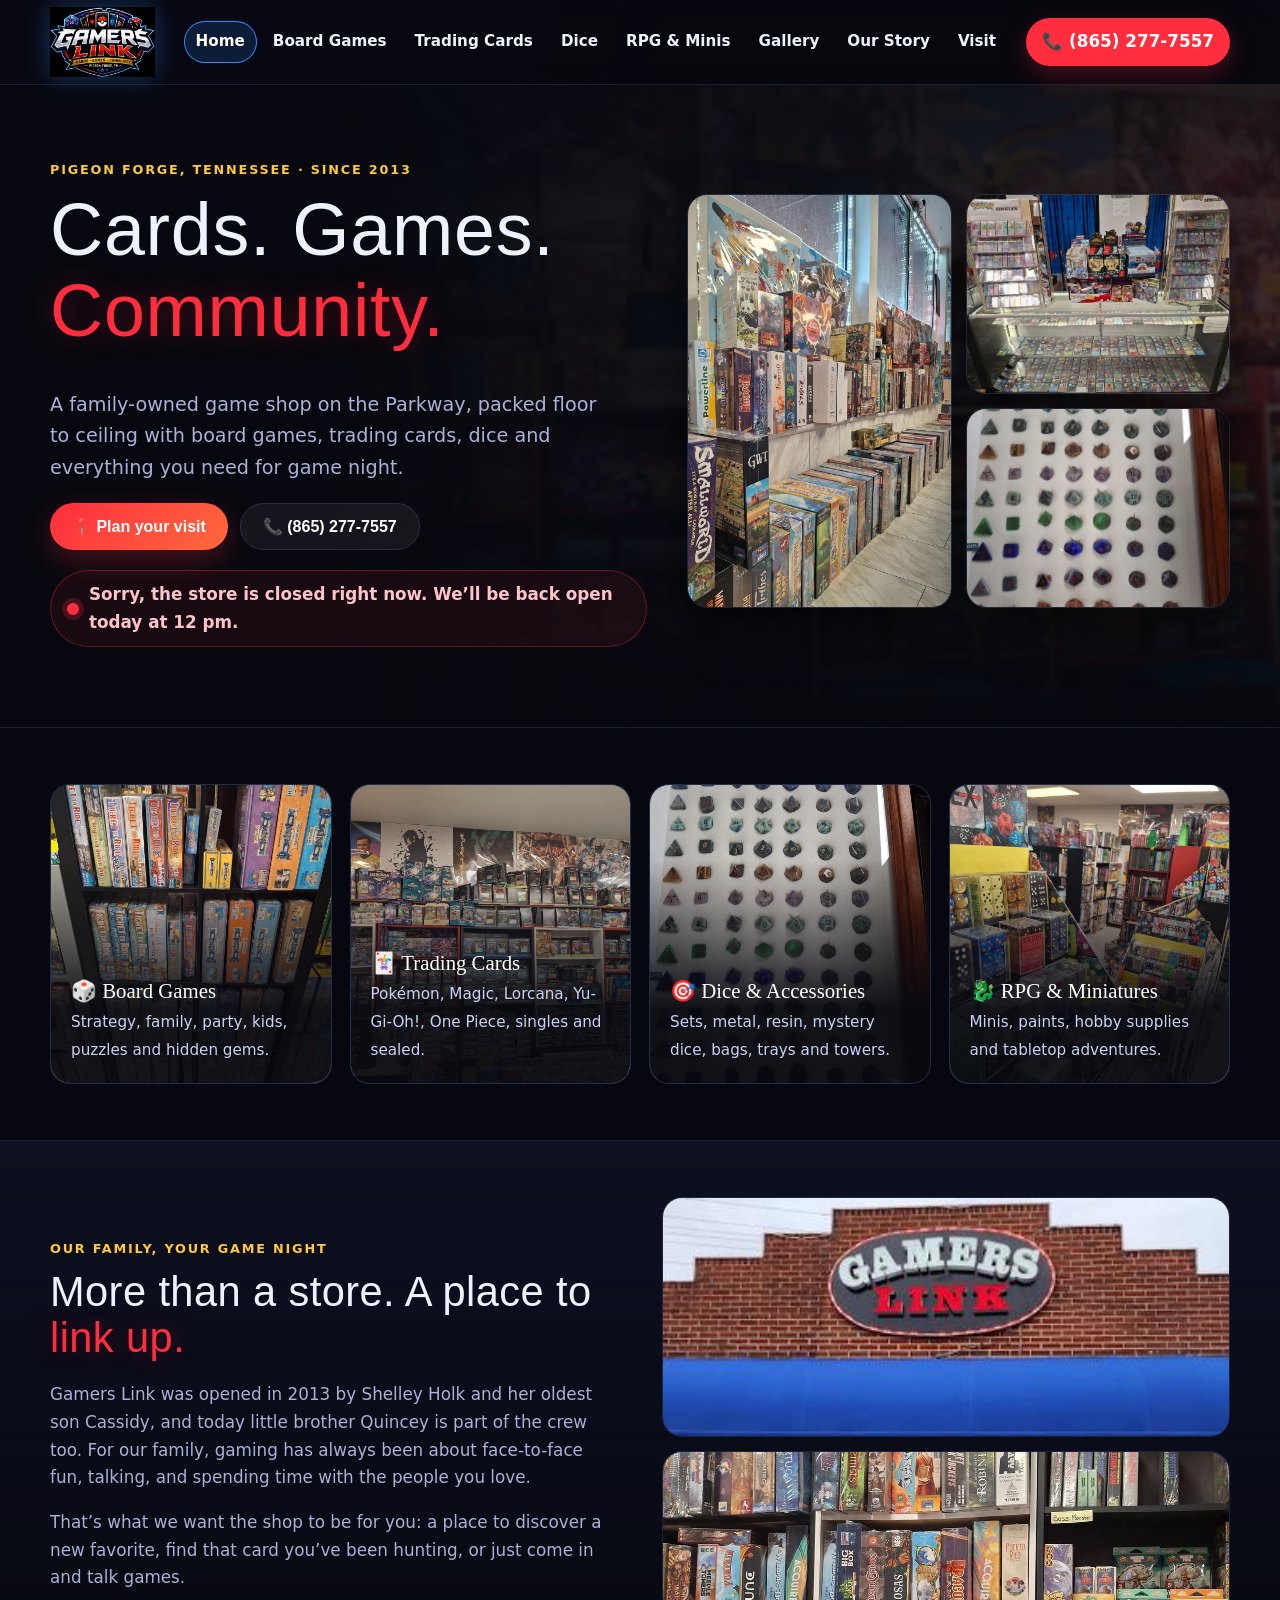
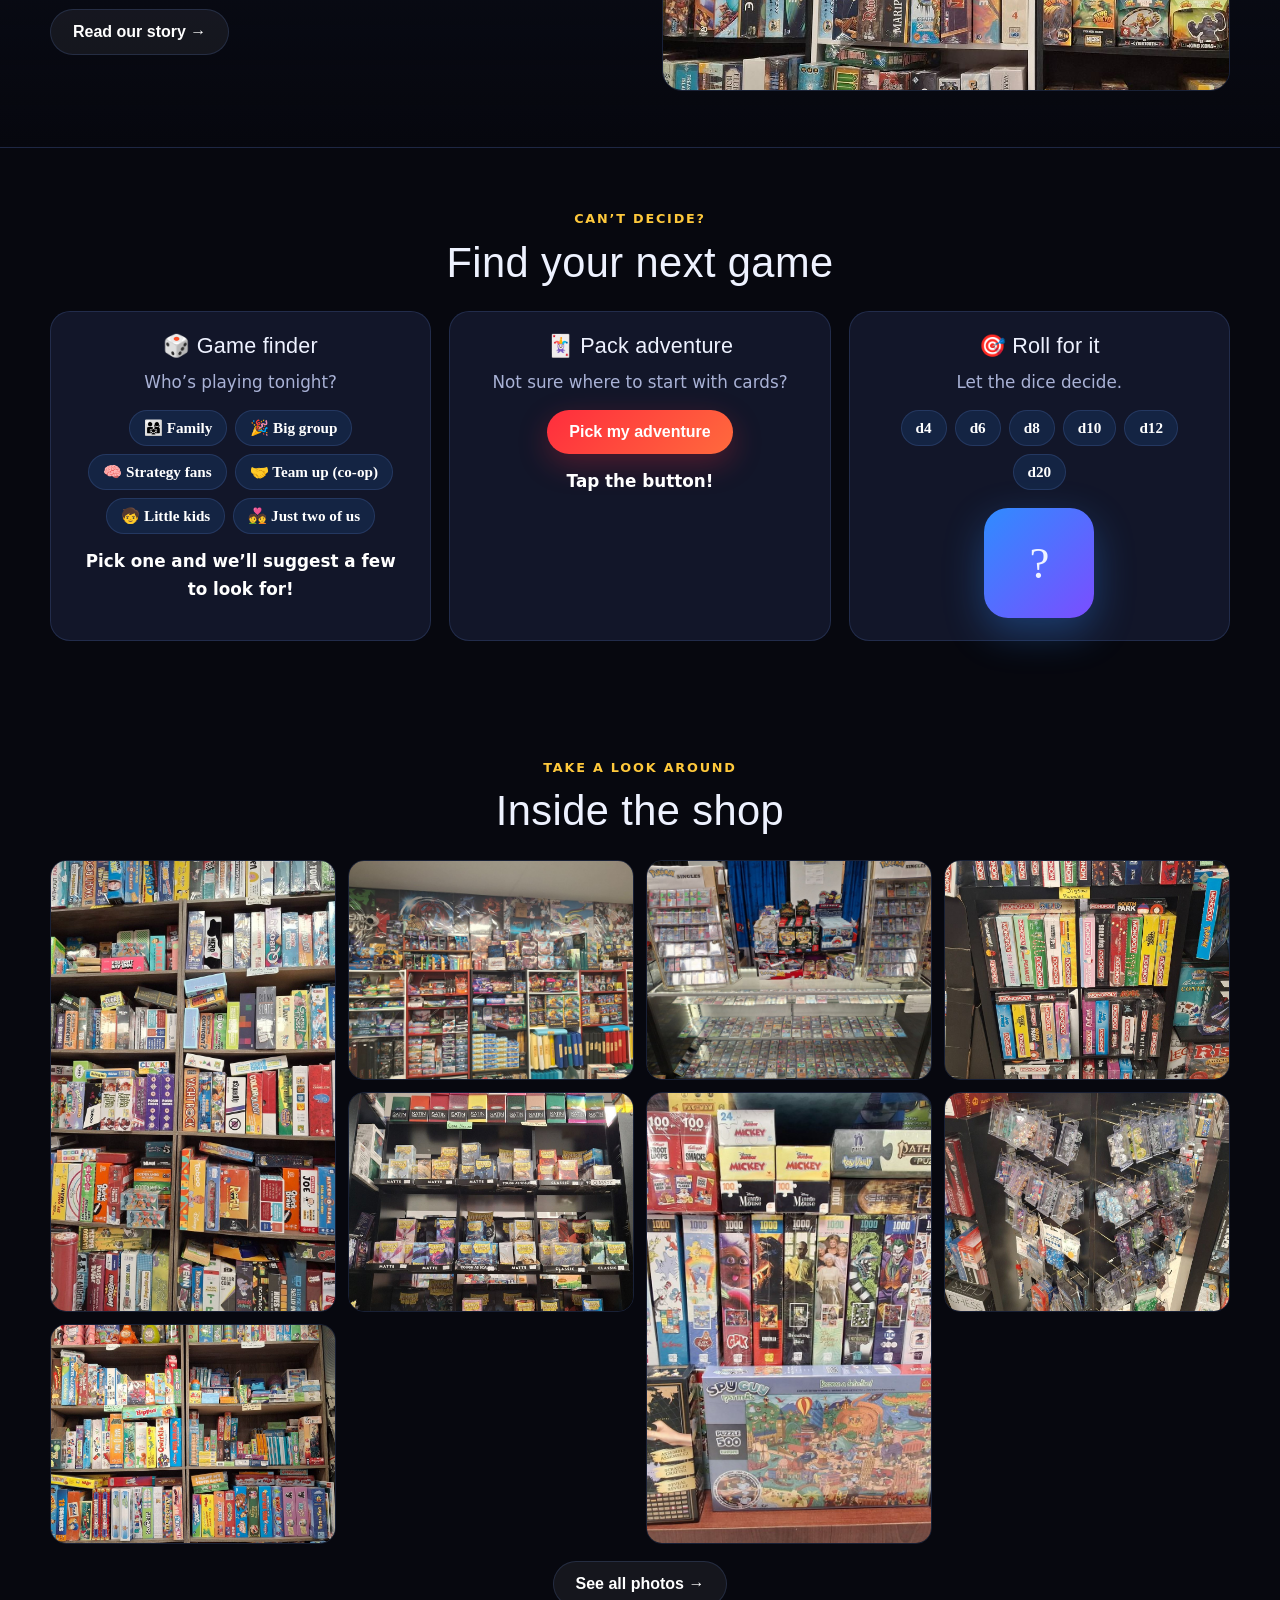
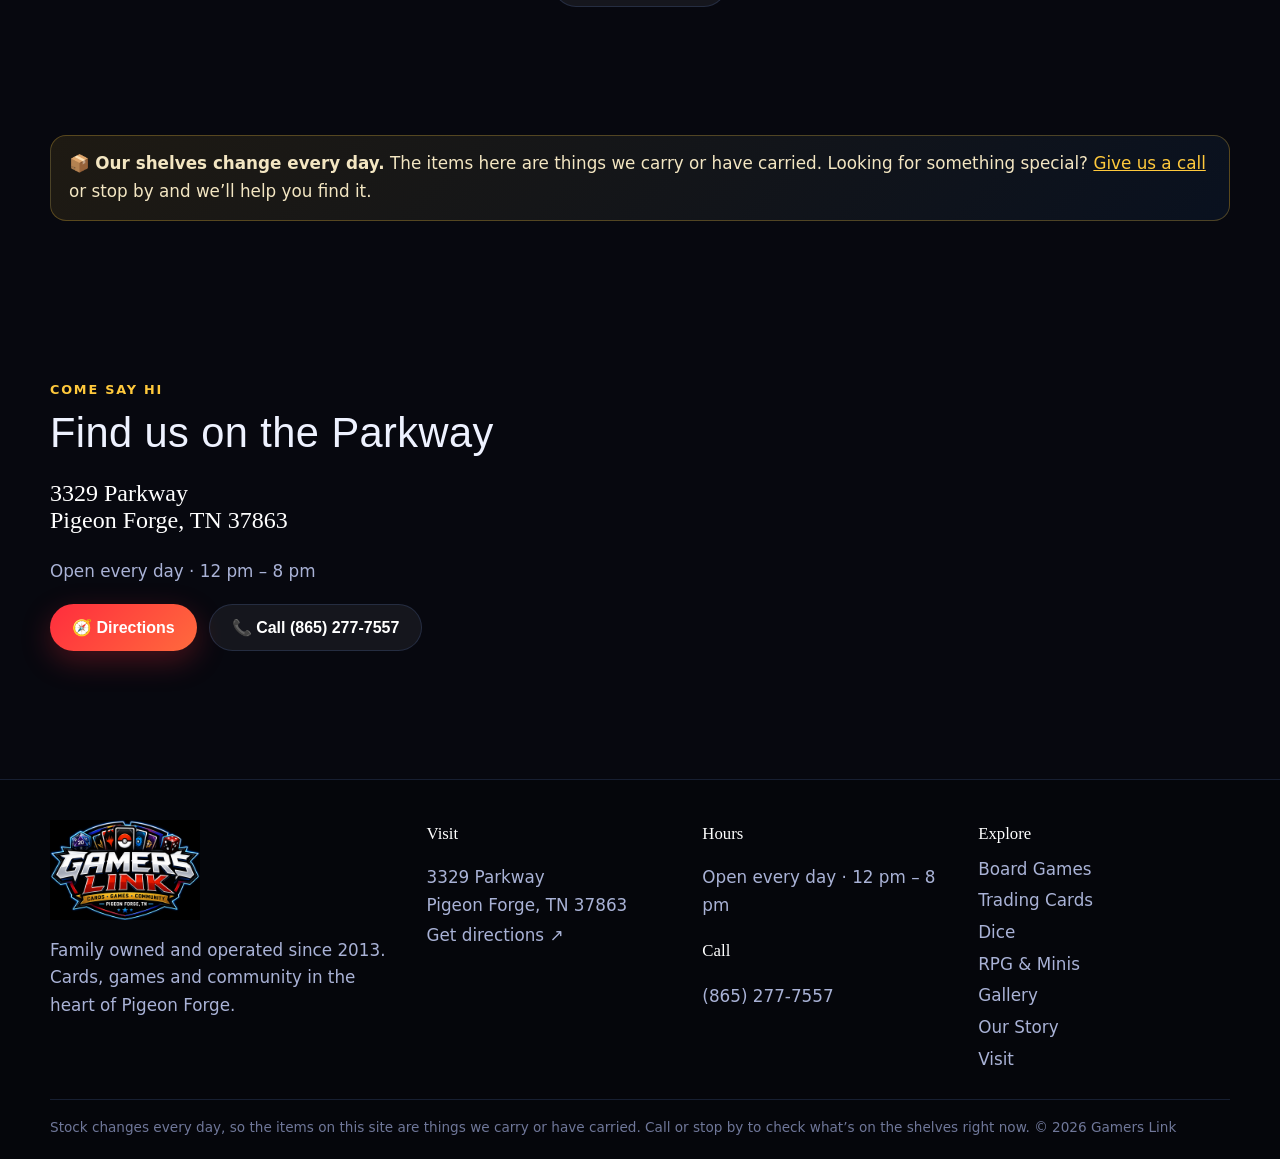
==== commit 1f31b1eb: "Add files via upload" ====
--- a/index.html
+++ b/index.html
@@ -14,13 +14,13 @@
  <a class="brand" href="index.html"><img src="assets/img/logo.png" alt="Gamers Link: Cards, Games, Community, Pigeon Forge TN" width="96" height="64"></a>
  <button class="menu" aria-label="Menu" aria-expanded="false">☰</button>
  <nav class="nav"><a href="index.html" aria-current="page">Home</a><a href="board-games.html">Board Games</a><a href="cards.html">Trading Cards</a><a href="dice.html">Dice</a><a href="rpg-miniatures.html">RPG & Minis</a><a href="gallery.html">Gallery</a><a href="about.html">Our Story</a><a href="visit.html">Visit</a></nav>
- <a class="call" href="tel:+18652277557">📞 <span>(865) 227-7557</span></a>
+ <a class="call" href="tel:+18652777557">📞 <span>(865) 277-7557</span></a>
 </div></header>
 <section class="hero"><div class="hero-bg" style="background-image:url('assets/img/store-13.jpg')"></div><div class="wrap hero-in">
    <div class="hero-txt"><span class="kick">Pigeon Forge, Tennessee · Since 2013</span>
     <h1>Cards. Games.<br><em>Community.</em></h1>
     <p>A family-owned game shop on the Parkway, packed floor to ceiling with board games, trading cards, dice and everything you need for game night.</p>
-    <div class="btns"><a class="btn red" href="visit.html">📍 Plan your visit</a><a class="btn ghost" href="tel:+18652277557">📞 (865) 227-7557</a></div>
+    <div class="btns"><a class="btn red" href="visit.html">📍 Plan your visit</a><a class="btn ghost" href="tel:+18652777557">📞 (865) 277-7557</a></div>
     <div class="open" data-open><i></i> <span>Open every day · 12 pm – 8 pm</span></div></div>
    <div class="hero-pics"><img src="assets/img/store-06.jpg" alt="Aisle of board games at Gamers Link" class="zoom"><img src="assets/img/store-09.jpg" alt="Pokémon cards in the case" class="zoom"><img src="assets/img/store-16.jpg" alt="Dice wall" class="zoom"></div>
   </div></section>
@@ -48,15 +48,15 @@
     <div class="card-ui"><h3>🎯 Roll for it</h3><p>Let the dice decide.</p><div class="dice-row"><button data-die="4">d4</button><button data-die="6">d6</button><button data-die="8">d8</button><button data-die="10">d10</button><button data-die="12">d12</button><button data-die="20">d20</button></div><div class="die-face" data-die-out>?</div></div>
    </div></div></section>
   <section class="sec"><div class="wrap"><div class="sec-head"><span class="kick">Take a look around</span><h2>Inside the shop</h2></div><div class="photos mosaic"><img src="assets/img/store-01.jpg" alt="Inside Gamers Link" loading="lazy" class="zoom"><img src="assets/img/store-13.jpg" alt="Inside Gamers Link" loading="lazy" class="zoom"><img src="assets/img/store-09.jpg" alt="Inside Gamers Link" loading="lazy" class="zoom"><img src="assets/img/store-15.jpg" alt="Inside Gamers Link" loading="lazy" class="zoom"><img src="assets/img/store-21.jpg" alt="Inside Gamers Link" loading="lazy" class="zoom"><img src="assets/img/store-02.jpg" alt="Inside Gamers Link" loading="lazy" class="zoom"><img src="assets/img/store-04.jpg" alt="Inside Gamers Link" loading="lazy" class="zoom"><img src="assets/img/store-17.jpg" alt="Inside Gamers Link" loading="lazy" class="zoom"></div><p class="center"><a class="btn ghost" href="gallery.html">See all photos →</a></p></div></section>
-  <section class="sec"><div class="wrap"><div class="note">📦 <b>Our shelves change every day.</b> The items here are things we carry or have carried. Looking for something special? <a href="tel:+18652277557">Give us a call</a> or stop by and we’ll help you find it.</div></div></section>
+  <section class="sec"><div class="wrap"><div class="note">📦 <b>Our shelves change every day.</b> The items here are things we carry or have carried. Looking for something special? <a href="tel:+18652777557">Give us a call</a> or stop by and we’ll help you find it.</div></div></section>
   <section class="sec visit-band"><div class="wrap split">
-   <div><span class="kick">Come say hi</span><h2>Find us on the Parkway</h2><p class="big">3329 Parkway<br>Pigeon Forge, TN 37863</p><p>Open every day · 12 pm – 8 pm</p><div class="btns"><a class="btn red" href="https://www.google.com/maps/search/?api=1&query=Gamers+Link+3329+Parkway+Pigeon+Forge+TN+37863" target="_blank" rel="noopener">🧭 Directions</a><a class="btn ghost" href="tel:+18652277557">📞 Call (865) 227-7557</a></div></div>
+   <div><span class="kick">Come say hi</span><h2>Find us on the Parkway</h2><p class="big">3329 Parkway<br>Pigeon Forge, TN 37863</p><p>Open every day · 12 pm – 8 pm</p><div class="btns"><a class="btn red" href="https://www.google.com/maps/search/?api=1&query=Gamers+Link+3329+Parkway+Pigeon+Forge+TN+37863" target="_blank" rel="noopener">🧭 Directions</a><a class="btn ghost" href="tel:+18652777557">📞 Call (865) 277-7557</a></div></div>
    <iframe title="Map to Gamers Link" loading="lazy" src="https://maps.google.com/maps?q=3329%20Parkway%2C%20Pigeon%20Forge%2C%20TN%2037863&z=15&output=embed"></iframe>
   </div></section></main>
 <footer class="foot"><div class="wrap foot-in">
  <div><img src="assets/img/logo.png" alt="Gamers Link" width="150" height="100"><p>Family owned and operated since 2013. Cards, games and community in the heart of Pigeon Forge.</p></div>
  <div><h4>Visit</h4><p>3329 Parkway<br>Pigeon Forge, TN 37863<br><a href="https://www.google.com/maps/search/?api=1&query=Gamers+Link+3329+Parkway+Pigeon+Forge+TN+37863" target="_blank" rel="noopener">Get directions ↗</a></p></div>
- <div><h4>Hours</h4><p>Open every day · 12 pm – 8 pm</p><h4>Call</h4><p><a href="tel:+18652277557">(865) 227-7557</a></p></div>
+ <div><h4>Hours</h4><p>Open every day · 12 pm – 8 pm</p><h4>Call</h4><p><a href="tel:+18652777557">(865) 277-7557</a></p></div>
  <div><h4>Explore</h4><a href="board-games.html">Board Games</a><a href="cards.html">Trading Cards</a><a href="dice.html">Dice</a><a href="rpg-miniatures.html">RPG & Minis</a><a href="gallery.html">Gallery</a><a href="about.html">Our Story</a><a href="visit.html">Visit</a></div>
 </div><div class="wrap fine">Stock changes every day, so the items on this site are things we carry or have carried. Call or stop by to check what’s on the shelves right now. © 2026 Gamers Link</div></footer>
 <div class="lightbox" hidden><button aria-label="Close">✕</button><img alt=""></div>
--- a/assets/site.css
+++ b/assets/site.css
@@ -0,0 +1,95 @@
+:root{--bg:#07080f;--bg2:#0d1020;--panel:#121629;--line:rgba(120,160,255,.16);--text:#eef2ff;--muted:#a9b2d6;--blue:#2f8cff;--blue2:#5fb3ff;--red:#ff2d3d;--gold:#ffc93c;--r:20px}
+*{box-sizing:border-box}html{scroll-behavior:smooth}body{margin:0;background:var(--bg);color:var(--text);font:400 1.05rem/1.65 Outfit,system-ui,sans-serif;overflow-x:hidden}
+body::before{content:"";position:fixed;inset:0;z-index:-1;background:radial-gradient(60% 50% at 10% 0%,#13306b55,transparent 70%),radial-gradient(50% 40% at 100% 30%,#6b131d44,transparent 70%)}
+img{max-width:100%;display:block}a{color:var(--blue2)}h1,h2,h3{font-family:"Russo One",sans-serif;font-weight:400;line-height:1.1;margin:0 0 .5em;letter-spacing:.01em}
+h1 em,h2 em{font-style:normal;color:var(--red);text-shadow:0 0 30px #ff2d3d55}
+.wrap{width:min(1180px,100% - 32px);margin:0 auto}.center{text-align:center}.narrow{max-width:760px}
+.skip{position:absolute;left:-999px}.skip:focus{left:12px;top:12px;z-index:99;background:#fff;color:#000;padding:8px 12px;border-radius:8px}
+.top{position:sticky;top:0;z-index:20;background:rgba(7,8,15,.86);backdrop-filter:blur(12px);border-bottom:1px solid var(--line)}
+.top-in{display:flex;align-items:center;gap:18px;height:84px}.brand img{height:70px;width:auto;filter:drop-shadow(0 0 12px #2f8cff55)}
+.nav{display:flex;gap:4px;margin-left:auto}.nav a{color:var(--text);text-decoration:none;font-weight:700;padding:8px 12px;border-radius:999px;font-size:.95rem}
+.nav a:hover,.nav a[aria-current]{background:rgba(47,140,255,.16);color:#fff}.nav a[aria-current]{box-shadow:inset 0 0 0 1px var(--blue)}
+.call{display:inline-flex;align-items:center;gap:6px;background:var(--red);color:#fff;text-decoration:none;font-weight:800;padding:10px 16px;border-radius:999px;white-space:nowrap;box-shadow:0 8px 24px #ff2d3d44}
+.menu{display:none;margin-left:auto;background:none;border:1px solid var(--line);color:#fff;font-size:1.4rem;border-radius:12px;padding:6px 12px}
+.kick{display:inline-block;color:var(--gold);font-weight:800;letter-spacing:.14em;text-transform:uppercase;font-size:.8rem;margin-bottom:10px}
+.btn{display:inline-flex;align-items:center;gap:8px;padding:13px 22px;border-radius:999px;font-weight:800;text-decoration:none;border:0;cursor:pointer;font:800 1rem Outfit,sans-serif}
+.btn.red{background:linear-gradient(135deg,var(--red),#ff6a3d);color:#fff;box-shadow:0 10px 30px #ff2d3d44}.btn.ghost{background:rgba(255,255,255,.06);color:#fff;border:1px solid var(--line)}
+.btn:hover{transform:translateY(-1px)}.btns{display:flex;flex-wrap:wrap;gap:12px;margin-top:18px}.btns.center{justify-content:center}
+.hero{position:relative;overflow:hidden;padding:70px 0 80px;border-bottom:1px solid var(--line)}
+.hero-bg{position:absolute;inset:0;background-size:cover;background-position:center;opacity:.18;filter:blur(2px) saturate(1.3);transform:scale(1.05)}
+.hero::after{content:"";position:absolute;inset:0;background:linear-gradient(90deg,var(--bg) 25%,transparent),linear-gradient(0deg,var(--bg),transparent 40%)}
+.hero-in{position:relative;z-index:1;display:grid;grid-template-columns:1.1fr 1fr;gap:40px;align-items:center}
+.hero h1{font-size:clamp(2.6rem,6vw,4.6rem)}.hero p{font-size:1.2rem;color:var(--muted);max-width:560px}
+.open{display:inline-flex;align-items:center;gap:10px;margin-top:20px;color:var(--muted);font-weight:700;padding:10px 16px;border-radius:999px;background:rgba(255,255,255,.05);border:1px solid var(--line)}.open i{flex:none;width:12px;height:12px;border-radius:50%;background:#8b93b5}.open.is-open{color:#c8ffe4;border-color:#3ddc9766;background:#3ddc9714}.open.is-open i{background:#3ddc97;box-shadow:0 0 0 5px #3ddc9733;animation:pulse 2s infinite}.open.is-soon{color:#ffe7a8;border-color:#ffc93c66;background:#ffc93c14}.open.is-soon i{background:var(--gold);box-shadow:0 0 0 5px #ffc93c33}.open.is-closed{color:#ffc4ca;border-color:#ff2d3d55;background:#ff2d3d12}.open.is-closed i{background:var(--red);box-shadow:0 0 0 5px #ff2d3d33}@keyframes pulse{50%{box-shadow:0 0 0 9px #3ddc9711}}
+.hero-pics{display:grid;grid-template-columns:1fr 1fr;grid-template-rows:200px 200px;gap:14px}
+.hero-pics img{width:100%;height:100%;object-fit:cover;border-radius:var(--r);border:1px solid var(--line);box-shadow:0 20px 50px #0009}
+.hero-pics img:first-child{grid-row:span 2}
+.phero{position:relative;padding:80px 0 60px;overflow:hidden;border-bottom:1px solid var(--line);isolation:isolate}
+.phero-bg{position:absolute;inset:0;z-index:-2;background-size:cover;background-position:center;opacity:.3;filter:saturate(1.3)}
+.phero::after{content:"";position:absolute;inset:0;z-index:-1;background:linear-gradient(0deg,var(--bg),transparent 70%),linear-gradient(90deg,var(--bg) 20%,transparent)}
+.phero h1{font-size:clamp(2.2rem,5vw,3.8rem)}.phero p{color:var(--muted);font-size:1.15rem;max-width:620px}
+.sec{padding:56px 0}.band{background:linear-gradient(180deg,var(--bg2),transparent);border-top:1px solid var(--line);border-bottom:1px solid var(--line)}
+.sec-head{text-align:center;margin-bottom:26px}.sec-head h2{font-size:clamp(1.8rem,3.6vw,2.6rem)}
+.tiles{display:grid;grid-template-columns:repeat(4,1fr);gap:18px}
+.tile{position:relative;border-radius:var(--r);overflow:hidden;min-height:300px;text-decoration:none;color:#fff;border:1px solid var(--line);display:flex;align-items:flex-end;background:var(--panel)}
+.tile img{position:absolute;inset:0;width:100%;height:100%;object-fit:cover;transition:transform .5s}.tile:hover img{transform:scale(1.07)}
+.tile::after{content:"";position:absolute;inset:0;background:linear-gradient(0deg,#07080fee 25%,transparent 75%)}
+.tile div{position:relative;z-index:1;padding:20px}.tile b{display:block;font-family:"Russo One";font-size:1.3rem;font-weight:400}.tile span{color:#c9d2f2;font-size:.95rem}
+.split{display:grid;grid-template-columns:1fr 1fr;gap:44px;align-items:center}.split h2{font-size:clamp(1.8rem,3.6vw,2.6rem)}.split p{color:var(--muted)}
+.stack{display:grid;gap:14px}.stack img{border-radius:var(--r);border:1px solid var(--line);width:100%;height:240px;object-fit:cover}.stack img:first-child{object-position:center top}
+.play{display:grid;grid-template-columns:repeat(3,1fr);gap:18px}.play.one{grid-template-columns:1fr;max-width:620px;margin:24px auto}
+.card-ui{background:var(--panel);border:1px solid var(--line);border-radius:var(--r);padding:22px;text-align:center}.card-ui h3{font-size:1.35rem}.card-ui p{color:var(--muted);margin:.2em 0 .8em}
+.pick{display:flex;flex-wrap:wrap;gap:8px;justify-content:center}.pick button,.dice-row button,.filters button{background:rgba(47,140,255,.12);color:#fff;border:1px solid var(--line);border-radius:999px;padding:8px 14px;font:700 .95rem Outfit;cursor:pointer}
+.pick button:hover,.pick button.on,.dice-row button:hover,.filters button.on{background:var(--blue);border-color:var(--blue)}
+.out{min-height:3.2em;margin-top:14px!important;color:#fff!important;font-weight:600}
+.dice-row{display:flex;flex-wrap:wrap;gap:8px;justify-content:center}
+.die-face{width:110px;height:110px;margin:18px auto 0;display:grid;place-items:center;font:400 2.8rem "Russo One";border-radius:24px;background:linear-gradient(135deg,var(--blue),#7b4dff);box-shadow:0 14px 40px #2f8cff55}
+.die-face.roll{animation:roll .6s ease}@keyframes roll{0%{transform:rotate(0) scale(.8)}60%{transform:rotate(320deg) scale(1.1)}100%{transform:rotate(360deg) scale(1)}}
+.photos{display:grid;gap:12px}.photos img{width:100%;border-radius:16px;border:1px solid var(--line);cursor:zoom-in;transition:transform .3s}.photos img:hover{transform:scale(1.02)}
+.mosaic{grid-template-columns:repeat(4,1fr);grid-auto-rows:220px}.mosaic img{height:100%;object-fit:cover}.mosaic img:nth-child(5n+1){grid-row:span 2}.mosaic.two{grid-template-columns:1fr 1fr;grid-auto-rows:380px}.mosaic.two img{grid-row:auto}
+.note{background:linear-gradient(135deg,#ffc93c18,#2f8cff12);border:1px solid #ffc93c44;border-radius:16px;padding:14px 18px;color:#f3e6c2}.note a{color:var(--gold)}
+.types{display:grid;grid-template-columns:repeat(auto-fit,minmax(320px,1fr));gap:16px;margin-top:22px}
+.types>div,.game,.tips>div{background:var(--panel);border:1px solid var(--line);border-radius:var(--r);padding:20px}
+.types b,.game b,.tips b{display:block;font-family:"Russo One";font-weight:400;font-size:1.2rem;margin-bottom:4px}.types span,.game span,.tips span{color:var(--muted);display:block}
+.chips{display:flex;flex-wrap:wrap;gap:6px;margin-top:12px}.chips span{display:inline-block;background:rgba(255,255,255,.06);border:1px solid var(--line);color:#dfe6ff;border-radius:999px;padding:4px 11px;font-size:.88rem;font-weight:600}
+.games{display:grid;grid-template-columns:repeat(auto-fit,minmax(210px,1fr));gap:14px;margin-top:22px}.game{border-top:3px solid var(--red)}
+.tips{display:grid;grid-template-columns:repeat(4,1fr);gap:14px}
+.shelf{background:var(--panel);border:1px solid var(--line);border-radius:var(--r);padding:22px}
+.shelf-head{display:flex;flex-wrap:wrap;gap:12px;align-items:center;justify-content:space-between}.shelf-head h2{font-size:1.5rem;margin:0}
+.shelf-head input{flex:1;max-width:360px;padding:12px 16px;border-radius:999px;border:1px solid var(--line);background:#0a0c18;color:#fff;font:600 1rem Outfit}
+.shelf-list{list-style:none;padding:0 6px 0 0;margin:16px 0 0;display:grid;grid-template-columns:repeat(auto-fill,minmax(230px,1fr));column-gap:20px;}
+.shelf-list li{break-inside:avoid;padding:5px 0;border-bottom:1px dashed rgba(255,255,255,.08);font-weight:500}
+.pager{display:flex;align-items:center;justify-content:center;gap:14px;margin-top:16px}.pager[hidden]{display:none}
+.pager button{min-width:110px;padding:12px 18px;border-radius:999px;border:1px solid var(--line);background:rgba(47,140,255,.14);color:#fff;font:800 1rem Outfit;cursor:pointer}
+.pager button:hover:not(:disabled){background:var(--blue);border-color:var(--blue)}.pager button:disabled{opacity:.35;cursor:default}
+.pg-info{color:var(--muted);font-weight:700;min-width:90px;text-align:center}
+.filters{display:flex;flex-wrap:wrap;gap:8px;justify-content:center;margin-bottom:20px}
+.story{display:grid;grid-template-columns:420px 1fr;gap:40px;align-items:start}.story-pic img{border-radius:var(--r);border:1px solid var(--line);width:100%}
+.story-pic figcaption{color:var(--muted);font-size:.9rem;margin-top:8px;text-align:center}.story-txt p,.story-cols p{color:#d4dbf5}
+.story-cols{display:grid;grid-template-columns:1fr 1fr;gap:40px}.col-pic{width:100%;height:240px;object-fit:cover;border-radius:var(--r);border:1px solid var(--line);margin-bottom:18px;cursor:zoom-in}
+.plays{display:grid;grid-template-columns:repeat(4,1fr);gap:12px;margin-top:20px}.plays div{display:grid;justify-items:center;gap:8px;padding:14px 8px;border-radius:16px;background:#000;border:1px solid var(--line);text-align:center}
+.plays img{width:64px;height:64px;object-fit:contain}.plays span{font-weight:700;font-size:.9rem;color:#dfe6ff}
+.ic{display:inline-block;width:26px;height:26px;object-fit:contain;vertical-align:-6px;margin:0 6px 0 2px;border-radius:6px;background:#000}
+.slides{position:relative;border-radius:var(--r);overflow:hidden;border:1px solid var(--line);background:#000;margin-bottom:18px;aspect-ratio:4/3}
+.slides-track img{position:absolute;inset:0;width:100%;height:100%;object-fit:contain;opacity:0;transition:opacity .6s;cursor:zoom-in;background:#000}.slides-track img.on{opacity:1}
+.sl-prev,.sl-next{position:absolute;top:50%;transform:translateY(-50%);width:42px;height:42px;border-radius:50%;border:0;background:rgba(7,8,15,.7);color:#fff;font-size:1.6rem;line-height:1;cursor:pointer;z-index:2}
+.sl-prev{left:10px}.sl-next{right:10px}.sl-prev:hover,.sl-next:hover{background:var(--red)}
+.sl-dots{position:absolute;bottom:10px;left:0;right:0;display:flex;justify-content:center;gap:6px;z-index:2}.sl-dots i{width:8px;height:8px;border-radius:50%;background:rgba(255,255,255,.4)}.sl-dots i.on{background:#fff;width:20px;border-radius:4px}
+.q-row{float:right;width:min(46%,260px);margin:4px 0 10px 18px}.q-row .slides{margin-bottom:6px}.q-cap{font-size:.85rem;color:var(--muted)!important;text-align:center;margin:0}
+.fam-grid{grid-template-columns:repeat(5,1fr);grid-auto-rows:230px}.fam-grid img{height:100%;object-fit:cover}.muted-c{color:var(--muted);margin:0}
+@media (max-width:900px){.fam-grid{grid-template-columns:repeat(2,1fr)}.q-row{float:none;width:100%;margin:0 0 12px}}
+.row4{grid-template-columns:repeat(4,1fr)}.row4 img{height:220px;object-fit:cover}
+@media (max-width:700px){.plays,.row4{grid-template-columns:1fr 1fr}}.story-cols h2{font-size:1.7rem}
+.visit{display:grid;grid-template-columns:1fr 1.3fr;gap:24px}.info{display:grid;gap:14px}
+.info>div{background:var(--panel);border:1px solid var(--line);border-radius:var(--r);padding:18px 20px}.info span{font-size:1.6rem}.info b{display:block;font-family:"Russo One";font-weight:400;font-size:1.2rem}.info p{margin:.2em 0}.info small{color:var(--muted)}
+iframe{width:100%;min-height:360px;border:0;border-radius:var(--r);filter:invert(.9) hue-rotate(180deg) saturate(.8)}
+.visit-band .big{font:400 1.5rem "Russo One";color:#fff}
+.foot{border-top:1px solid var(--line);margin-top:30px;padding:40px 0 20px;background:#05060b}
+.foot-in{display:grid;grid-template-columns:1.4fr 1fr 1fr 1fr;gap:24px}.foot img{width:150px;height:auto}.foot p{color:var(--muted)}.foot h4{font-family:"Russo One";font-weight:400;margin:0 0 6px;color:#fff}
+.foot a{display:block;color:var(--muted);text-decoration:none;padding:2px 0}.foot a:hover{color:#fff}.fine{color:#6f7799;font-size:.85rem;border-top:1px solid var(--line);margin-top:24px;padding-top:16px}
+.lightbox{position:fixed;inset:0;z-index:50;background:rgba(3,4,10,.92);display:grid;place-items:center;padding:20px}.lightbox[hidden]{display:none}
+.lightbox img{max-height:90vh;border-radius:14px}.lightbox button{position:absolute;top:16px;right:16px;background:var(--red);color:#fff;border:0;border-radius:50%;width:44px;height:44px;font-size:1.2rem;cursor:pointer}
+@media (max-width:1020px){.nav{display:none;position:absolute;top:84px;left:0;right:0;flex-direction:column;background:var(--bg);padding:12px;border-bottom:1px solid var(--line)}.nav.open{display:flex}.menu{display:block}.call span{display:none}
+ .hero-in,.split,.story,.story-cols,.visit{grid-template-columns:1fr}.tiles{grid-template-columns:1fr 1fr}.play{grid-template-columns:1fr}.tips{grid-template-columns:1fr 1fr}.foot-in{grid-template-columns:1fr 1fr}.mosaic{grid-template-columns:1fr 1fr}}
+@media (max-width:560px){.tiles,.tips,.foot-in{grid-template-columns:1fr}.hero-pics{grid-template-rows:150px 150px}.mosaic{grid-auto-rows:160px}.sec{padding:40px 0}}
+@media (prefers-reduced-motion:reduce){*{animation:none!important;transition:none!important}}
